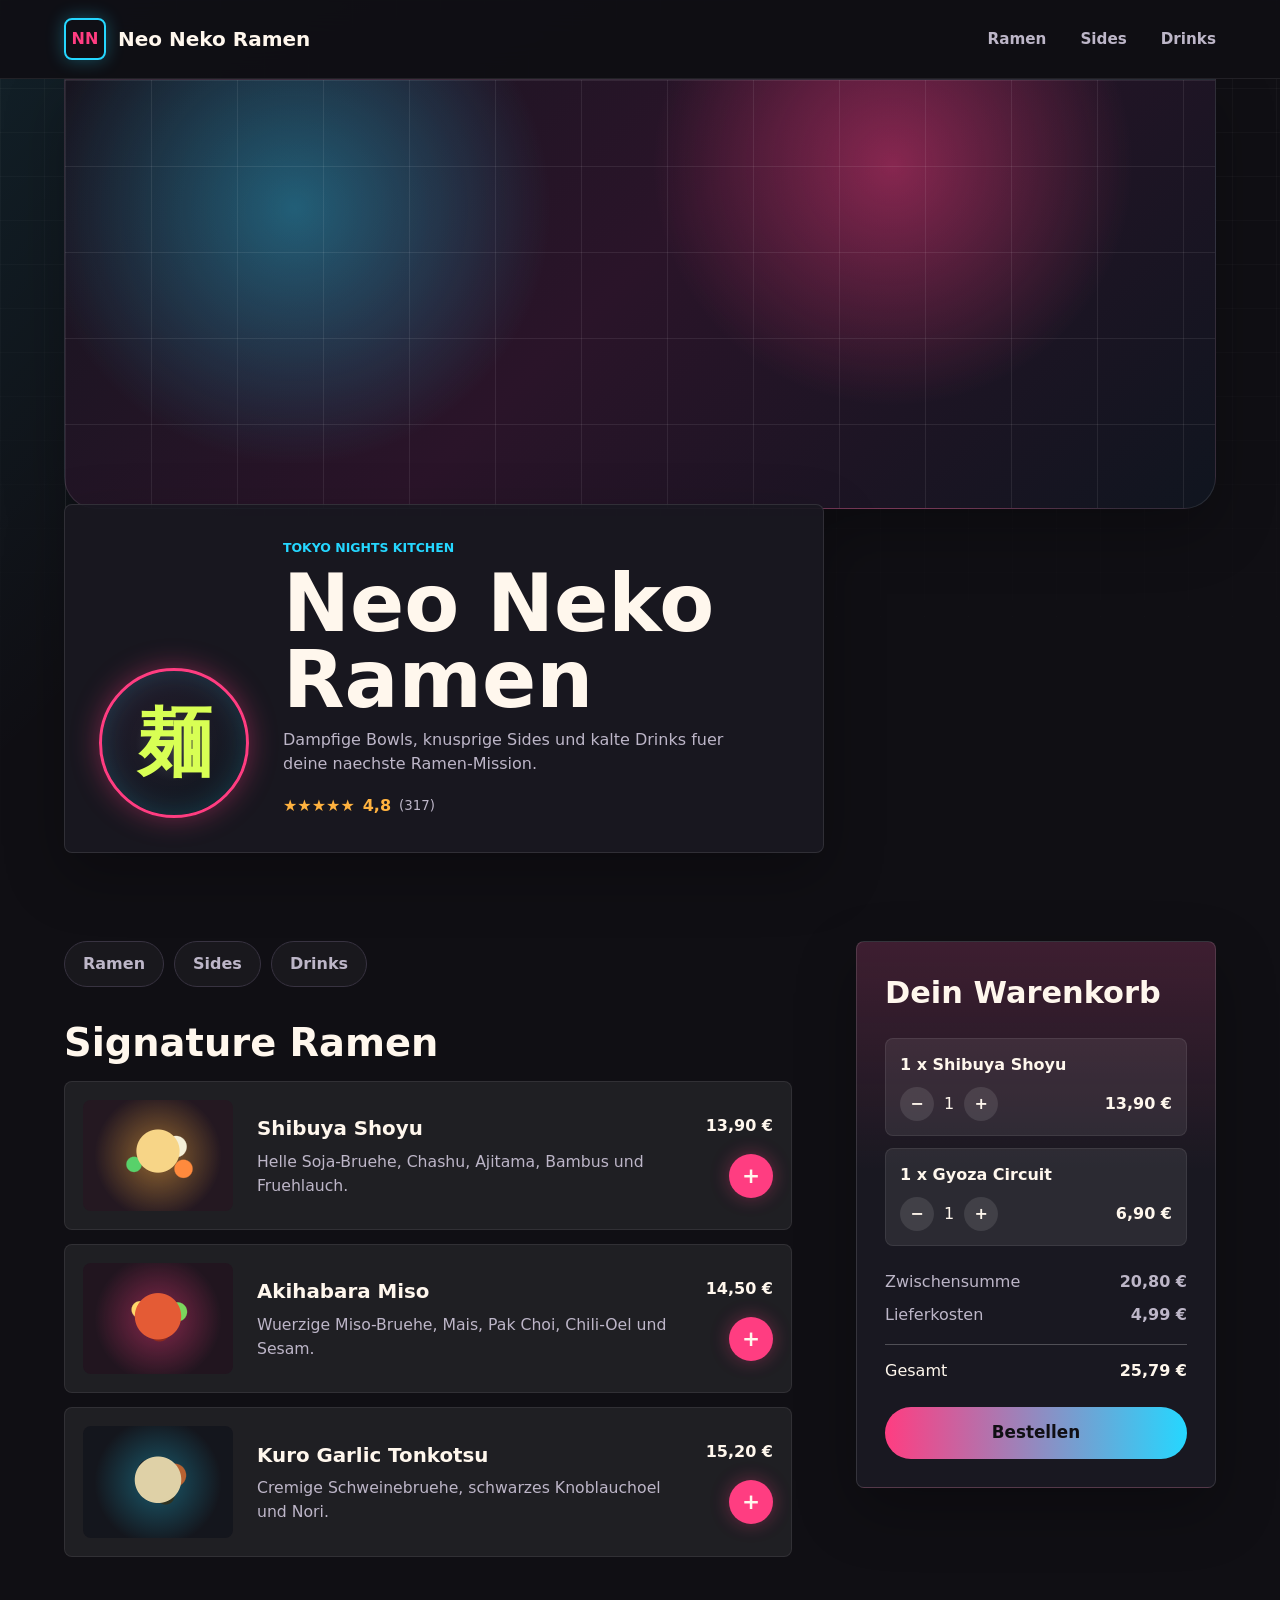
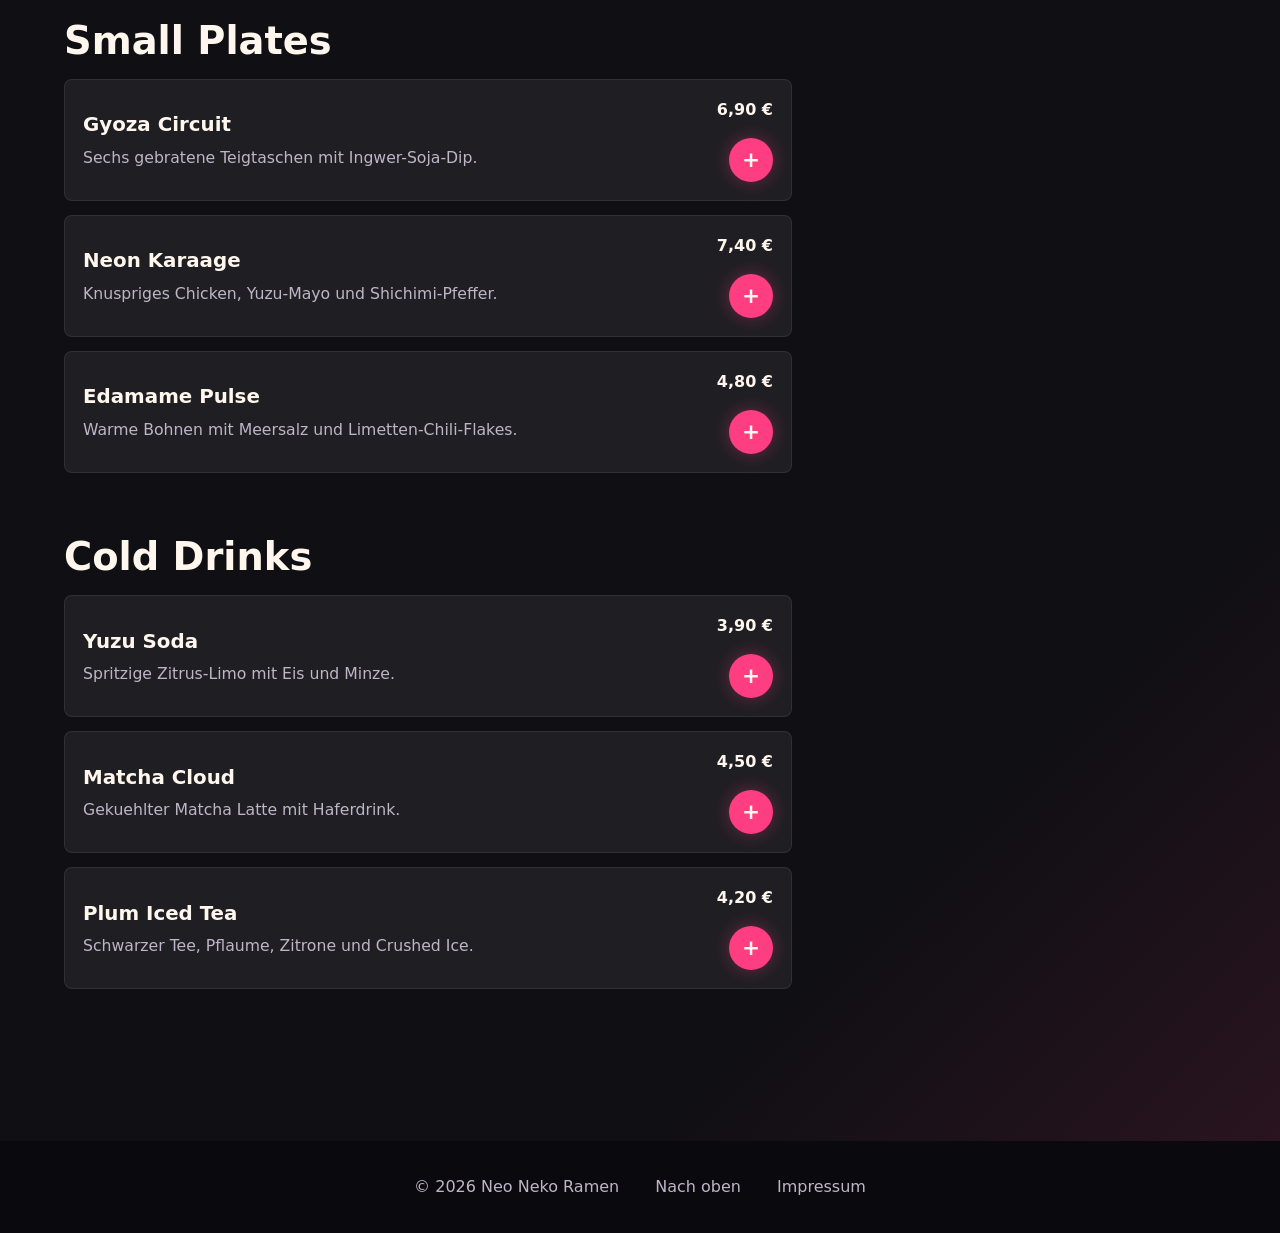
==== index.html @ e3bddb75 "basics" ====
<!DOCTYPE html>
<html lang="de">
  <head>
    <meta charset="UTF-8">
    <meta name="viewport" content="width=device-width, initial-scale=1.0">
    <meta
      name="description"
      content="Bestellseite fuer ein Neo Tokyo Ramen Restaurant."
    >
    <title>Neo Neko Ramen</title>
    <link rel="stylesheet" href="./style.css">
  </head>
  <body>
    <header class="site-header">
      <a class="brand" href="#top" aria-label="Neo Neko Ramen Startseite">
        <span class="brand-mark">NN</span>
        <span class="brand-name">Neo Neko Ramen</span>
      </a>

      <nav class="main-nav" aria-label="Hauptnavigation">
        <a href="#ramen">Ramen</a>
        <a href="#sides">Sides</a>
        <a href="#drinks">Drinks</a>
      </nav>

      <button class="menu-button" type="button" aria-label="Menue oeffnen">
        <span></span>
        <span></span>
        <span></span>
      </button>
    </header>

    <main id="top">
      <section class="hero" aria-labelledby="restaurant-title">
        <div class="hero-visual" aria-hidden="true">
          <div class="neon-grid"></div>
        </div>

        <div class="restaurant-card">
          <div class="restaurant-logo" aria-hidden="true">
            <span>麺</span>
          </div>
          <div class="restaurant-info">
            <p class="kicker">Tokyo Nights Kitchen</p>
            <h1 id="restaurant-title">Neo Neko Ramen</h1>
            <p>
              Dampfige Bowls, knusprige Sides und kalte Drinks fuer deine
              naechste Ramen-Mission.
            </p>
            <div class="rating" aria-label="Bewertung 4,8 von 5 Sternen">
              <span aria-hidden="true">★★★★★</span>
              <strong>4,8</strong>
              <small>(317)</small>
            </div>
          </div>
        </div>
      </section>

      <div class="page-layout">
        <section class="menu-content" aria-label="Speisekarte">
          <div class="category-tabs" aria-label="Kategorien">
            <a href="#ramen">Ramen</a>
            <a href="#sides">Sides</a>
            <a href="#drinks">Drinks</a>
          </div>

          <section class="menu-category" id="ramen" aria-labelledby="ramen-title">
            <h2 id="ramen-title">Signature Ramen</h2>

            <article class="dish-card">
              <div class="dish-image ramen-glow" aria-hidden="true"></div>
              <div class="dish-copy">
                <h3>Shibuya Shoyu</h3>
                <p>Helle Soja-Bruehe, Chashu, Ajitama, Bambus und Fruehlauch.</p>
              </div>
              <div class="dish-action">
                <strong>13,90 €</strong>
                <button type="button" aria-label="Shibuya Shoyu hinzufuegen">+</button>
              </div>
            </article>

            <article class="dish-card">
              <div class="dish-image spicy-glow" aria-hidden="true"></div>
              <div class="dish-copy">
                <h3>Akihabara Miso</h3>
                <p>Wuerzige Miso-Bruehe, Mais, Pak Choi, Chili-Oel und Sesam.</p>
              </div>
              <div class="dish-action">
                <strong>14,50 €</strong>
                <button type="button" aria-label="Akihabara Miso hinzufuegen">+</button>
              </div>
            </article>

            <article class="dish-card">
              <div class="dish-image black-glow" aria-hidden="true"></div>
              <div class="dish-copy">
                <h3>Kuro Garlic Tonkotsu</h3>
                <p>Cremige Schweinebruehe, schwarzes Knoblauchoel und Nori.</p>
              </div>
              <div class="dish-action">
                <strong>15,20 €</strong>
                <button type="button" aria-label="Kuro Garlic Tonkotsu hinzufuegen">+</button>
              </div>
            </article>
          </section>

          <section class="menu-category" id="sides" aria-labelledby="sides-title">
            <h2 id="sides-title">Small Plates</h2>

            <article class="dish-card compact-card">
              <div class="dish-copy">
                <h3>Gyoza Circuit</h3>
                <p>Sechs gebratene Teigtaschen mit Ingwer-Soja-Dip.</p>
              </div>
              <div class="dish-action">
                <strong>6,90 €</strong>
                <button type="button" aria-label="Gyoza Circuit hinzufuegen">+</button>
              </div>
            </article>

            <article class="dish-card compact-card">
              <div class="dish-copy">
                <h3>Neon Karaage</h3>
                <p>Knuspriges Chicken, Yuzu-Mayo und Shichimi-Pfeffer.</p>
              </div>
              <div class="dish-action">
                <strong>7,40 €</strong>
                <button type="button" aria-label="Neon Karaage hinzufuegen">+</button>
              </div>
            </article>

            <article class="dish-card compact-card">
              <div class="dish-copy">
                <h3>Edamame Pulse</h3>
                <p>Warme Bohnen mit Meersalz und Limetten-Chili-Flakes.</p>
              </div>
              <div class="dish-action">
                <strong>4,80 €</strong>
                <button type="button" aria-label="Edamame Pulse hinzufuegen">+</button>
              </div>
            </article>
          </section>

          <section class="menu-category" id="drinks" aria-labelledby="drinks-title">
            <h2 id="drinks-title">Cold Drinks</h2>

            <article class="dish-card compact-card">
              <div class="dish-copy">
                <h3>Yuzu Soda</h3>
                <p>Spritzige Zitrus-Limo mit Eis und Minze.</p>
              </div>
              <div class="dish-action">
                <strong>3,90 €</strong>
                <button type="button" aria-label="Yuzu Soda hinzufuegen">+</button>
              </div>
            </article>

            <article class="dish-card compact-card">
              <div class="dish-copy">
                <h3>Matcha Cloud</h3>
                <p>Gekuehlter Matcha Latte mit Haferdrink.</p>
              </div>
              <div class="dish-action">
                <strong>4,50 €</strong>
                <button type="button" aria-label="Matcha Cloud hinzufuegen">+</button>
              </div>
            </article>

            <article class="dish-card compact-card">
              <div class="dish-copy">
                <h3>Plum Iced Tea</h3>
                <p>Schwarzer Tee, Pflaume, Zitrone und Crushed Ice.</p>
              </div>
              <div class="dish-action">
                <strong>4,20 €</strong>
                <button type="button" aria-label="Plum Iced Tea hinzufuegen">+</button>
              </div>
            </article>
          </section>
        </section>

        <aside class="basket" aria-labelledby="basket-title">
          <h2 id="basket-title">Dein Warenkorb</h2>

          <div class="basket-items">
            <article class="basket-item">
              <strong>1 x Shibuya Shoyu</strong>
              <div class="basket-item-row">
                <button type="button" aria-label="Shibuya Shoyu entfernen">−</button>
                <span>1</span>
                <button type="button" aria-label="Shibuya Shoyu erhoehen">+</button>
                <span>13,90 €</span>
              </div>
            </article>

            <article class="basket-item">
              <strong>1 x Gyoza Circuit</strong>
              <div class="basket-item-row">
                <button type="button" aria-label="Gyoza Circuit entfernen">−</button>
                <span>1</span>
                <button type="button" aria-label="Gyoza Circuit erhoehen">+</button>
                <span>6,90 €</span>
              </div>
            </article>
          </div>

          <div class="basket-summary">
            <div>
              <span>Zwischensumme</span>
              <strong>20,80 €</strong>
            </div>
            <div>
              <span>Lieferkosten</span>
              <strong>4,99 €</strong>
            </div>
            <div class="summary-total">
              <span>Gesamt</span>
              <strong>25,79 €</strong>
            </div>
          </div>

          <button class="checkout-button" type="button">Bestellen</button>
        </aside>
      </div>
    </main>

    <footer class="site-footer">
      <p>© 2026 Neo Neko Ramen</p>
      <a href="#top">Nach oben</a>
      <a href="#">Impressum</a>
    </footer>

    <script src="./script.js" defer></script>
  </body>
</html>
---- style.css ----
@import url("./style/assets.css");
@import url("./style/basket.css");

:root {
  --bg: #100f14;
  --surface: #191821;
  --surface-soft: #22202b;
  --text: #fff7ed;
  --muted: #bdb6c8;
  --line: #383341;
  --pink: #ff3d81;
  --cyan: #25d7ff;
  --lime: #d8ff54;
  --amber: #ffb23f;
  --shadow: 0 22px 60px rgba(0, 0, 0, 0.28);
  --content-width: 1440px;
}

* {
  box-sizing: border-box;
}

html {
  scroll-behavior: smooth;
}

body {
  min-width: 320px;
  margin: 0;
  color: var(--text);
  background:
    linear-gradient(135deg, rgba(37, 215, 255, 0.09), transparent 34rem),
    linear-gradient(315deg, rgba(255, 61, 129, 0.12), transparent 32rem),
    var(--bg);
  font-family:
    Inter, ui-sans-serif, system-ui, -apple-system, BlinkMacSystemFont, "Segoe UI",
    sans-serif;
  line-height: 1.5;
}

body::before {
  position: fixed;
  inset: 0;
  z-index: -1;
  pointer-events: none;
  content: "";
  background-image:
    linear-gradient(rgba(255, 255, 255, 0.035) 1px, transparent 1px),
    linear-gradient(90deg, rgba(255, 255, 255, 0.035) 1px, transparent 1px);
  background-size: 44px 44px;
  mask-image: linear-gradient(to bottom, #000, transparent 80%);
}

a {
  color: inherit;
  text-decoration: none;
}

button {
  min-height: 44px;
  border: 0;
  border-radius: 999px;
  color: inherit;
  font: inherit;
  cursor: pointer;
}

button:focus-visible,
a:focus-visible {
  outline: 3px solid var(--lime);
  outline-offset: 4px;
}

.site-header {
  position: sticky;
  top: 0;
  z-index: 10;
  display: flex;
  align-items: center;
  justify-content: space-between;
  width: 100%;
  max-width: var(--content-width);
  margin: 0 auto;
  padding: 18px clamp(16px, 5vw, 64px);
  background: rgba(16, 15, 20, 0.92);
  border-bottom: 1px solid rgba(255, 255, 255, 0.08);
  backdrop-filter: blur(18px);
}

.brand {
  display: inline-flex;
  align-items: center;
  gap: 12px;
  min-width: 0;
  font-weight: 800;
}

.brand-mark {
  display: grid;
  flex: 0 0 auto;
  width: 42px;
  height: 42px;
  place-items: center;
  border: 2px solid var(--cyan);
  border-radius: 8px;
  color: var(--pink);
  box-shadow: 0 0 18px rgba(37, 215, 255, 0.32);
}

.brand-name {
  font-size: clamp(1rem, 3vw, 1.25rem);
  line-height: 1.1;
}

.main-nav {
  display: flex;
  align-items: center;
  gap: clamp(14px, 3vw, 34px);
  color: var(--muted);
  font-size: 0.95rem;
  font-weight: 700;
}

.main-nav a:hover {
  color: var(--text);
}

.menu-button {
  display: none;
  width: 46px;
  background: var(--surface-soft);
}

.menu-button span {
  display: block;
  width: 21px;
  height: 2px;
  margin: 4px auto;
  background: var(--text);
  border-radius: 99px;
}

main {
  max-width: var(--content-width);
  margin: 0 auto;
}

.hero {
  position: relative;
  min-height: clamp(360px, 46vw, 540px);
  padding: clamp(64px, 9vw, 120px) clamp(16px, 5vw, 64px) 0;
}

.hero-visual {
  position: absolute;
  inset: 0 clamp(16px, 5vw, 64px) auto;
  min-height: clamp(260px, 38vw, 430px);
  border: 1px solid rgba(255, 255, 255, 0.1);
  border-radius: 0 0 32px 32px;
  background:
    radial-gradient(circle at 72% 20%, rgba(255, 61, 129, 0.45), transparent 15rem),
    radial-gradient(circle at 20% 30%, rgba(37, 215, 255, 0.38), transparent 16rem),
    linear-gradient(135deg, #171520, #2a1429 48%, #10151f);
  box-shadow: var(--shadow);
}

.neon-grid {
  position: absolute;
  inset: 0;
  background-image:
    linear-gradient(rgba(255, 255, 255, 0.08) 1px, transparent 1px),
    linear-gradient(90deg, rgba(255, 255, 255, 0.08) 1px, transparent 1px);
  background-size: clamp(42px, 7vw, 86px) clamp(42px, 7vw, 86px);
}

.restaurant-card {
  position: relative;
  display: grid;
  grid-template-columns: auto minmax(0, 1fr);
  align-items: end;
  gap: clamp(18px, 4vw, 34px);
  max-width: 760px;
  margin-top: clamp(190px, 28vw, 310px);
  padding: clamp(18px, 4vw, 34px);
  background: rgba(25, 24, 33, 0.92);
  border: 1px solid rgba(255, 255, 255, 0.1);
  border-radius: 8px;
  box-shadow: var(--shadow);
}

.restaurant-logo {
  display: grid;
  width: clamp(88px, 17vw, 150px);
  aspect-ratio: 1;
  place-items: center;
  border: 3px solid var(--pink);
  border-radius: 50%;
  background:
    radial-gradient(circle, rgba(255, 255, 255, 0.16), transparent 38%),
    linear-gradient(145deg, #241c2b, #111820);
  box-shadow:
    0 0 28px rgba(255, 61, 129, 0.4),
    inset 0 0 28px rgba(37, 215, 255, 0.18);
}

.restaurant-logo span {
  color: var(--lime);
  font-size: clamp(2.4rem, 8vw, 4.7rem);
  font-weight: 900;
}

.kicker {
  margin: 0 0 8px;
  color: var(--cyan);
  font-size: 0.78rem;
  font-weight: 900;
  text-transform: uppercase;
}

h1,
h2,
h3,
p {
  margin-top: 0;
}

h1 {
  max-width: 11ch;
  margin-bottom: 10px;
  font-size: clamp(2.25rem, 8vw, 5rem);
  line-height: 0.95;
}

.restaurant-info p:not(.kicker) {
  max-width: 48ch;
  margin-bottom: 18px;
  color: var(--muted);
}

.rating {
  display: inline-flex;
  flex-wrap: wrap;
  align-items: center;
  gap: 8px;
  color: var(--amber);
}

.rating small {
  color: var(--muted);
}

.page-layout {
  display: grid;
  grid-template-columns: minmax(0, 1fr) minmax(280px, 360px);
  gap: clamp(24px, 5vw, 72px);
  align-items: start;
  padding: clamp(42px, 7vw, 88px) clamp(16px, 5vw, 64px);
}

.menu-content {
  min-width: 0;
}

.category-tabs {
  display: flex;
  flex-wrap: wrap;
  gap: 10px;
  margin-bottom: 36px;
}

.category-tabs a {
  min-height: 42px;
  padding: 10px 18px;
  border: 1px solid var(--line);
  border-radius: 999px;
  color: var(--muted);
  background: rgba(255, 255, 255, 0.04);
  font-weight: 800;
}

.category-tabs a:hover {
  border-color: var(--cyan);
  color: var(--text);
}

.menu-category {
  scroll-margin-top: 100px;
  margin-bottom: clamp(36px, 6vw, 64px);
}

.menu-category h2 {
  margin-bottom: 18px;
  font-size: clamp(1.55rem, 5vw, 2.4rem);
  line-height: 1.05;
}

.dish-card {
  display: grid;
  grid-template-columns: minmax(92px, 150px) minmax(0, 1fr) auto;
  gap: clamp(14px, 3vw, 24px);
  align-items: center;
  margin-bottom: 14px;
  padding: clamp(12px, 2.6vw, 18px);
  background: rgba(255, 255, 255, 0.065);
  border: 1px solid rgba(255, 255, 255, 0.08);
  border-radius: 8px;
}

.dish-image {
  width: 100%;
  aspect-ratio: 1.35;
  border-radius: 8px;
}

.dish-copy {
  min-width: 0;
}

.dish-copy h3 {
  margin-bottom: 6px;
  font-size: clamp(1rem, 3.4vw, 1.24rem);
}

.dish-copy p {
  margin-bottom: 0;
  color: var(--muted);
  font-size: clamp(0.88rem, 2.8vw, 0.98rem);
}

.dish-action {
  display: grid;
  justify-items: end;
  gap: 16px;
  white-space: nowrap;
}

.dish-action button {
  display: grid;
  width: 44px;
  place-items: center;
  background: var(--pink);
  font-size: 1.35rem;
  font-weight: 900;
  box-shadow: 0 0 18px rgba(255, 61, 129, 0.34);
}

.compact-card {
  grid-template-columns: minmax(0, 1fr) auto;
}

.site-footer {
  display: flex;
  flex-wrap: wrap;
  justify-content: center;
  gap: 18px 36px;
  max-width: var(--content-width);
  margin: 0 auto;
  padding: 34px clamp(16px, 5vw, 64px);
  color: var(--muted);
  background: #0a090d;
}

.site-footer p {
  margin: 0;
}

@media (max-width: 900px) {
  .main-nav {
    display: none;
  }

  .menu-button {
    display: block;
  }

  .page-layout {
    grid-template-columns: 1fr;
  }
}

@media (max-width: 620px) {
  .site-header {
    padding-block: 14px;
  }

  .brand-name {
    max-width: 9ch;
  }

  .hero {
    min-height: auto;
    padding-top: 28px;
  }

  .hero-visual {
    position: relative;
    inset: auto;
    min-height: 210px;
    border-radius: 0 0 24px 24px;
  }

  .restaurant-card {
    grid-template-columns: 1fr;
    margin-top: -48px;
  }

  .dish-card,
  .compact-card {
    grid-template-columns: 1fr;
  }

  .dish-action {
    grid-template-columns: 1fr auto;
    align-items: center;
    justify-items: start;
  }
}
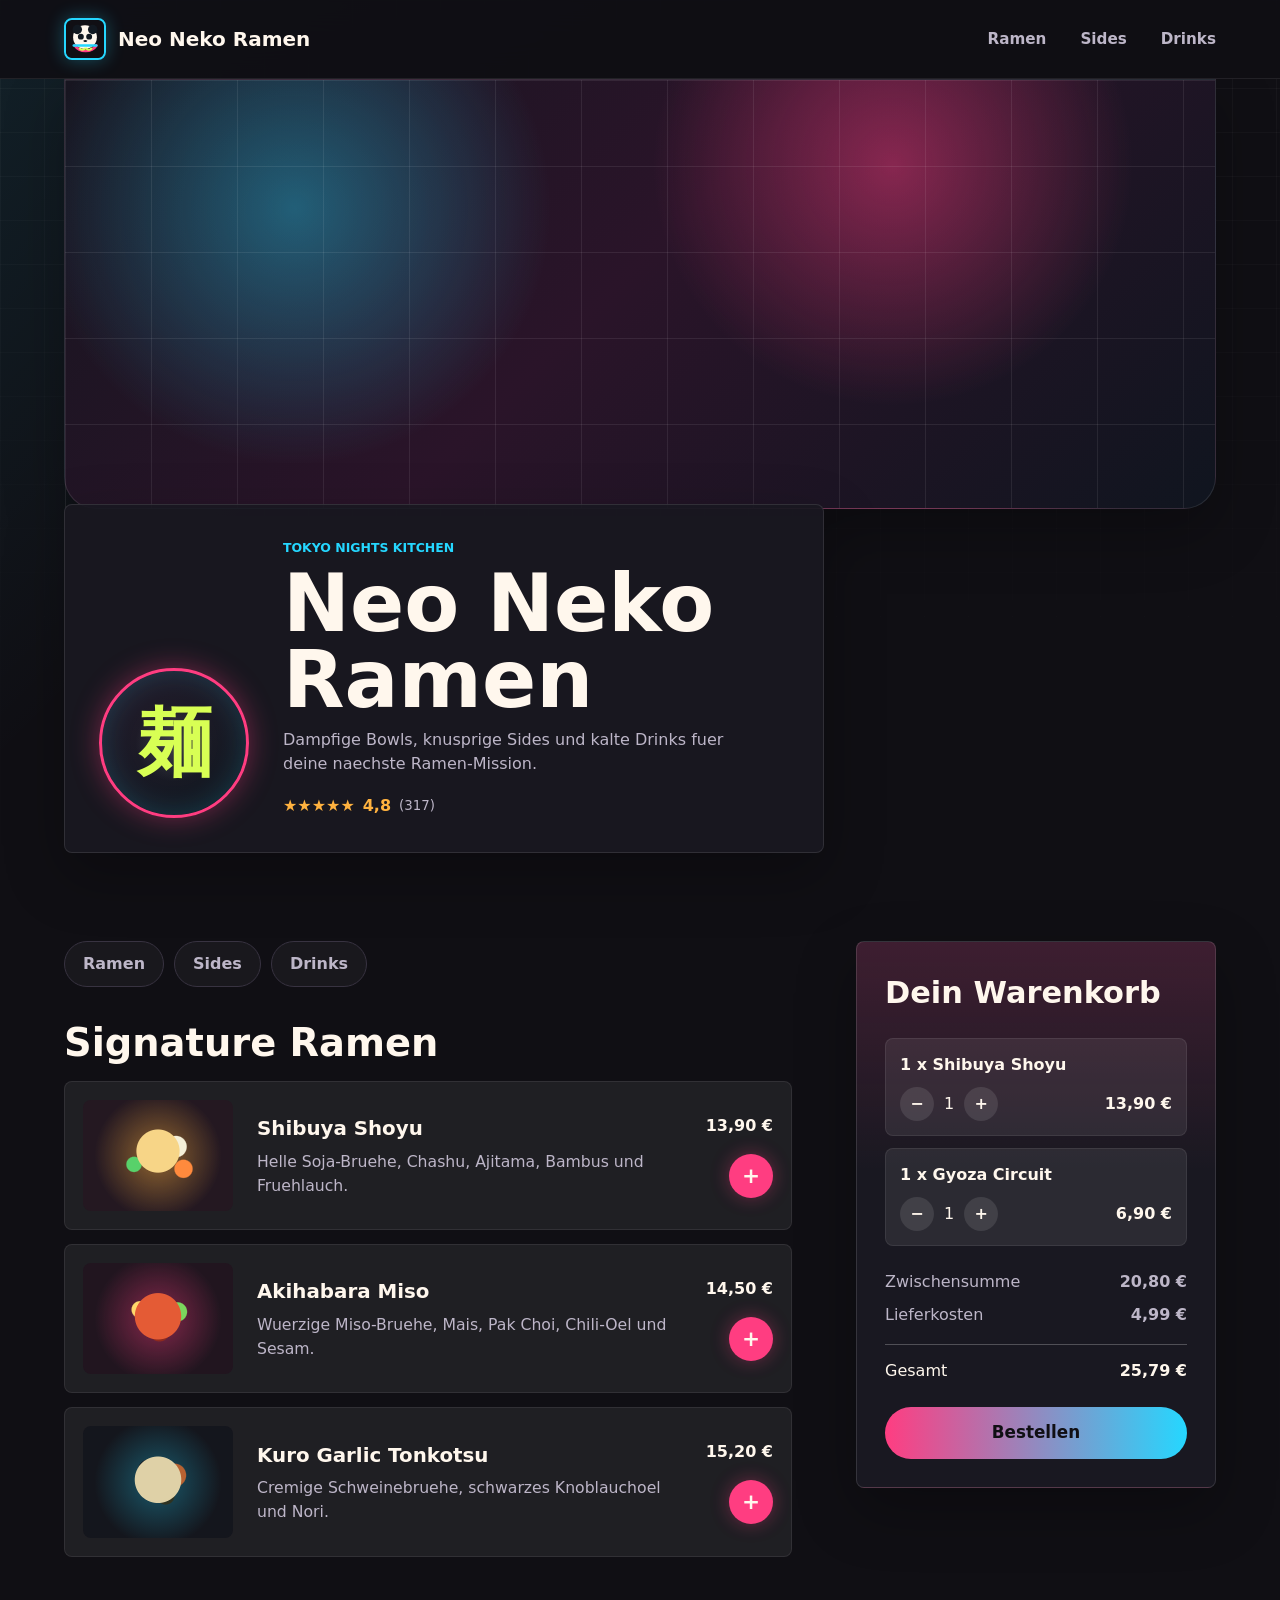
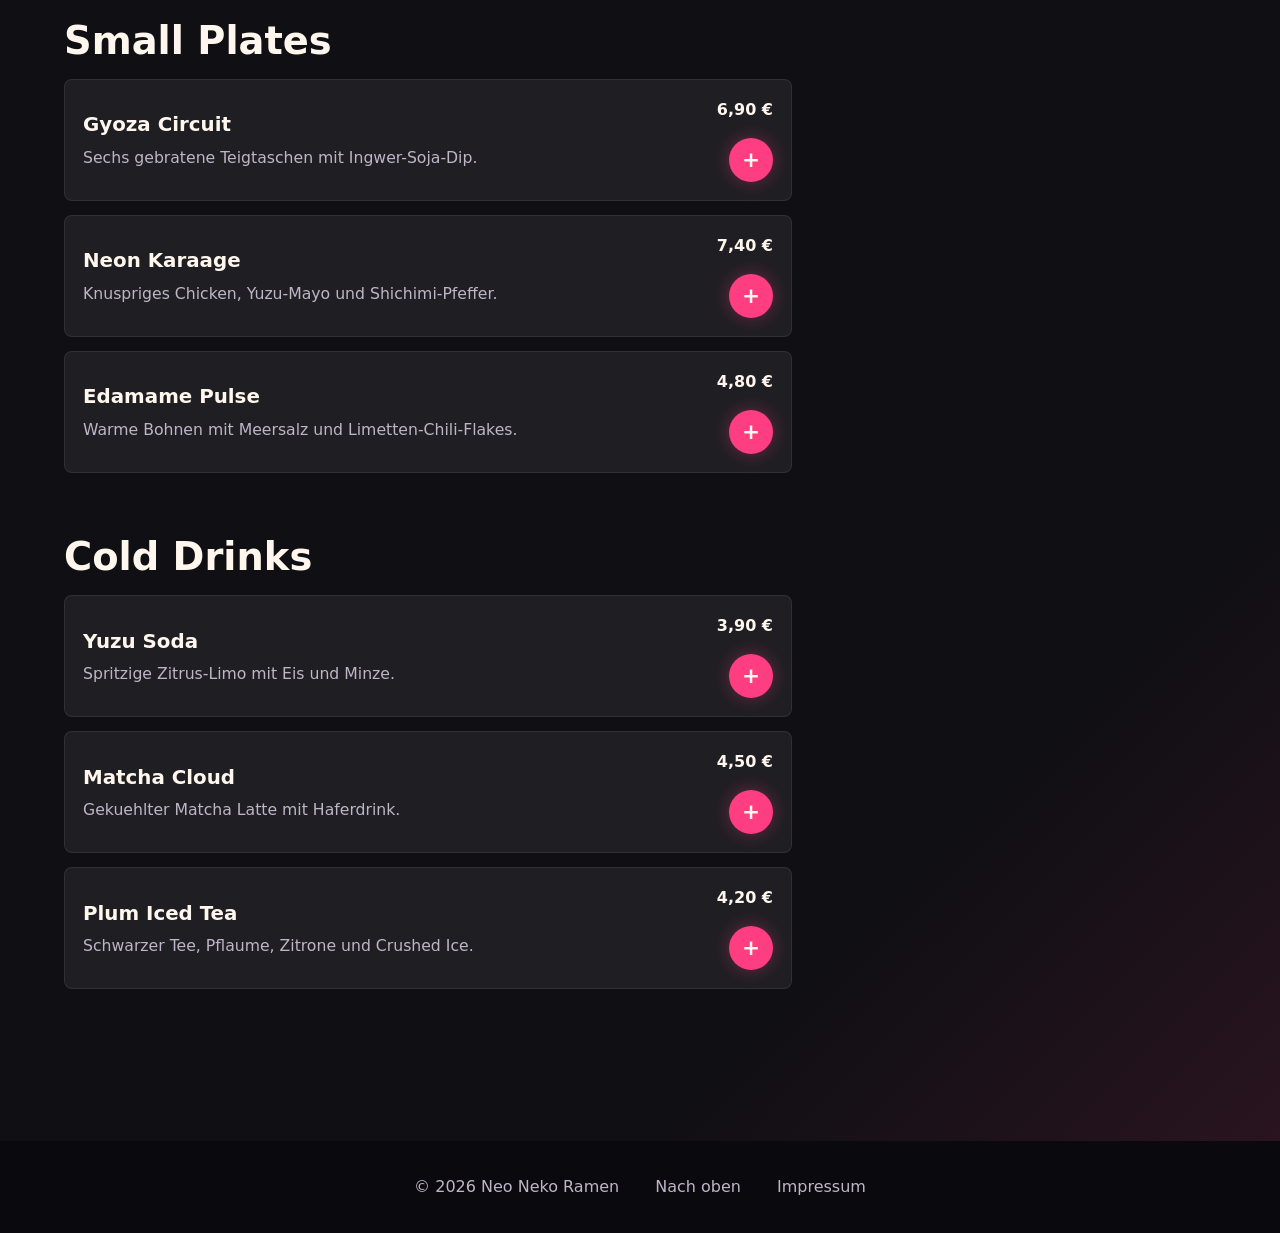
==== commit a98d3540: "assets" ====
--- a/index.html
+++ b/index.html
@@ -8,12 +8,19 @@
       content="Bestellseite fuer ein Neo Tokyo Ramen Restaurant."
     >
     <title>Neo Neko Ramen</title>
+    <link rel="icon" href="./assets/icons/favicon.svg" type="image/svg+xml">
     <link rel="stylesheet" href="./style.css">
   </head>
   <body>
     <header class="site-header">
       <a class="brand" href="#top" aria-label="Neo Neko Ramen Startseite">
-        <span class="brand-mark">NN</span>
+        <img
+          class="brand-logo"
+          src="./assets/icons/favicon.svg"
+          alt=""
+          width="42"
+          height="42"
+        >
         <span class="brand-name">Neo Neko Ramen</span>
       </a>
 
--- a/style.css
+++ b/style.css
@@ -95,15 +95,13 @@
   font-weight: 800;
 }
 
-.brand-mark {
+.brand-logo {
   display: grid;
   flex: 0 0 auto;
   width: 42px;
   height: 42px;
-  place-items: center;
   border: 2px solid var(--cyan);
   border-radius: 8px;
-  color: var(--pink);
   box-shadow: 0 0 18px rgba(37, 215, 255, 0.32);
 }
 
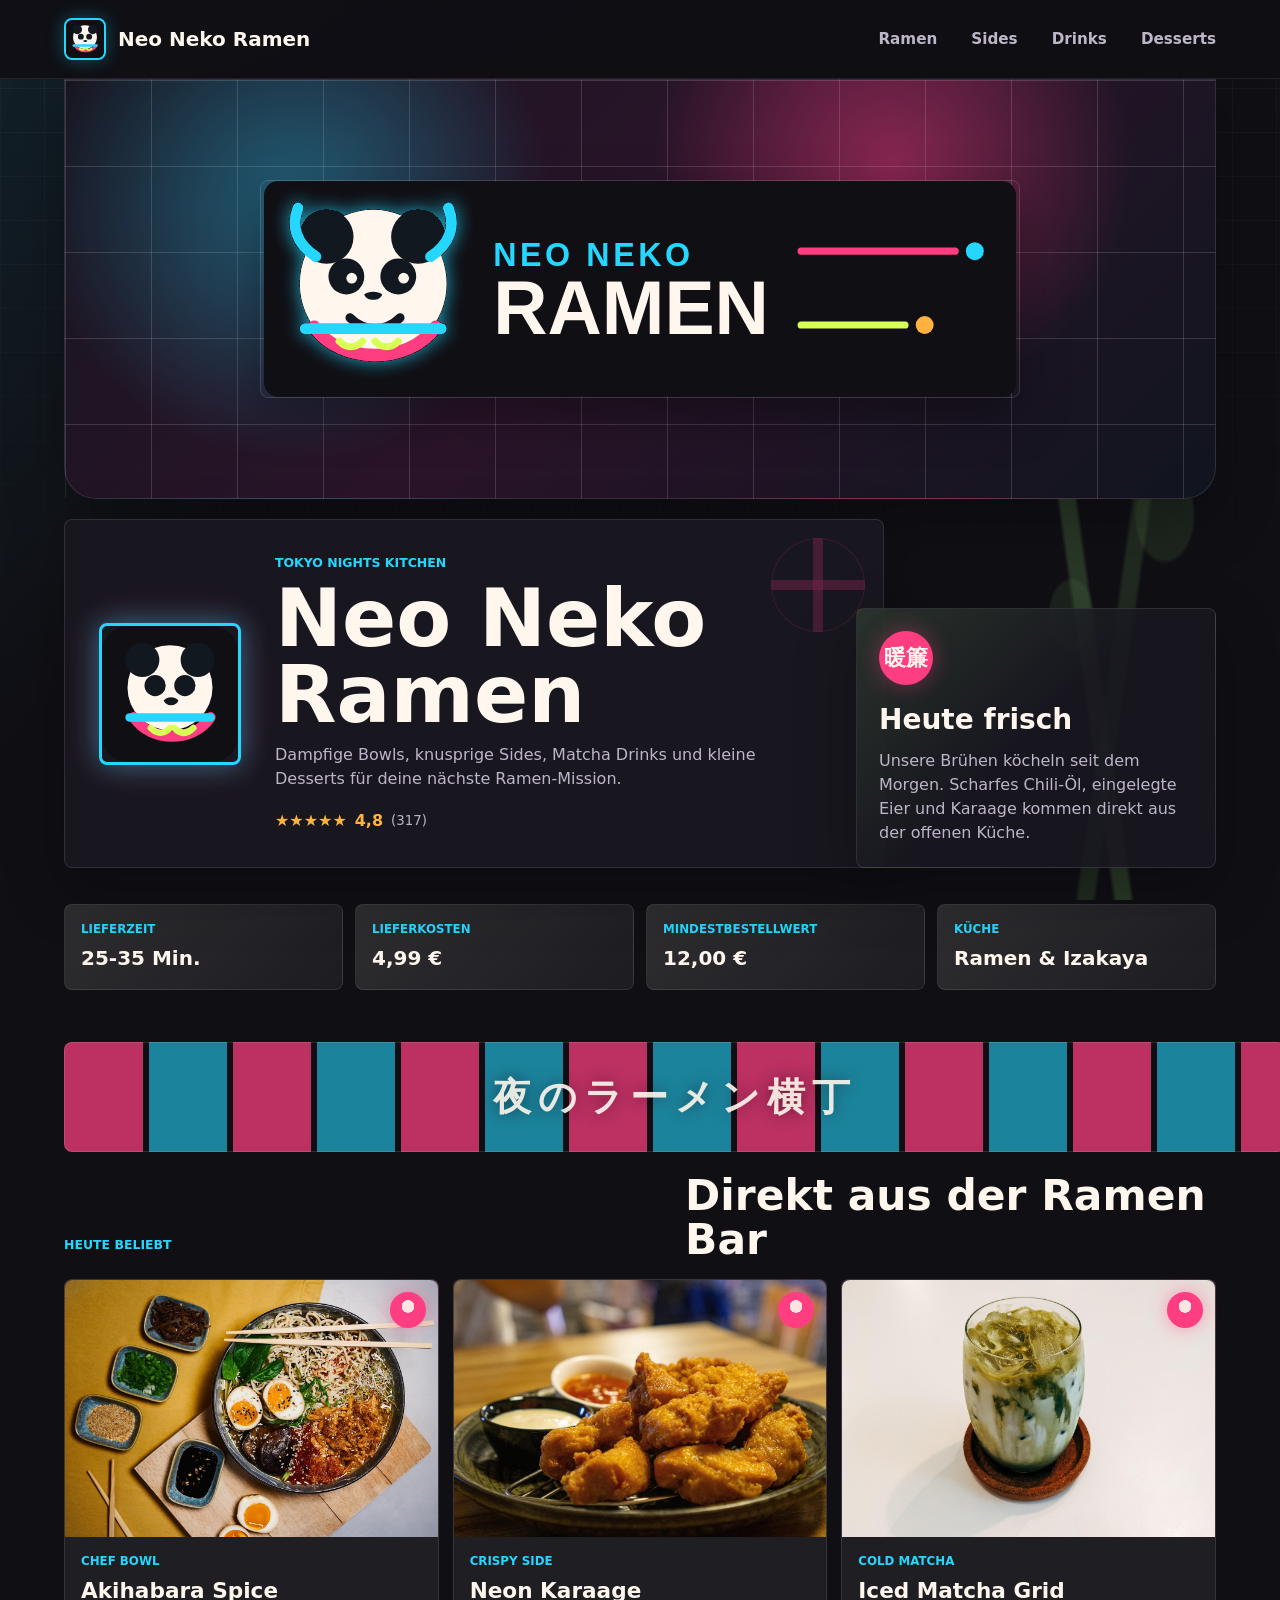
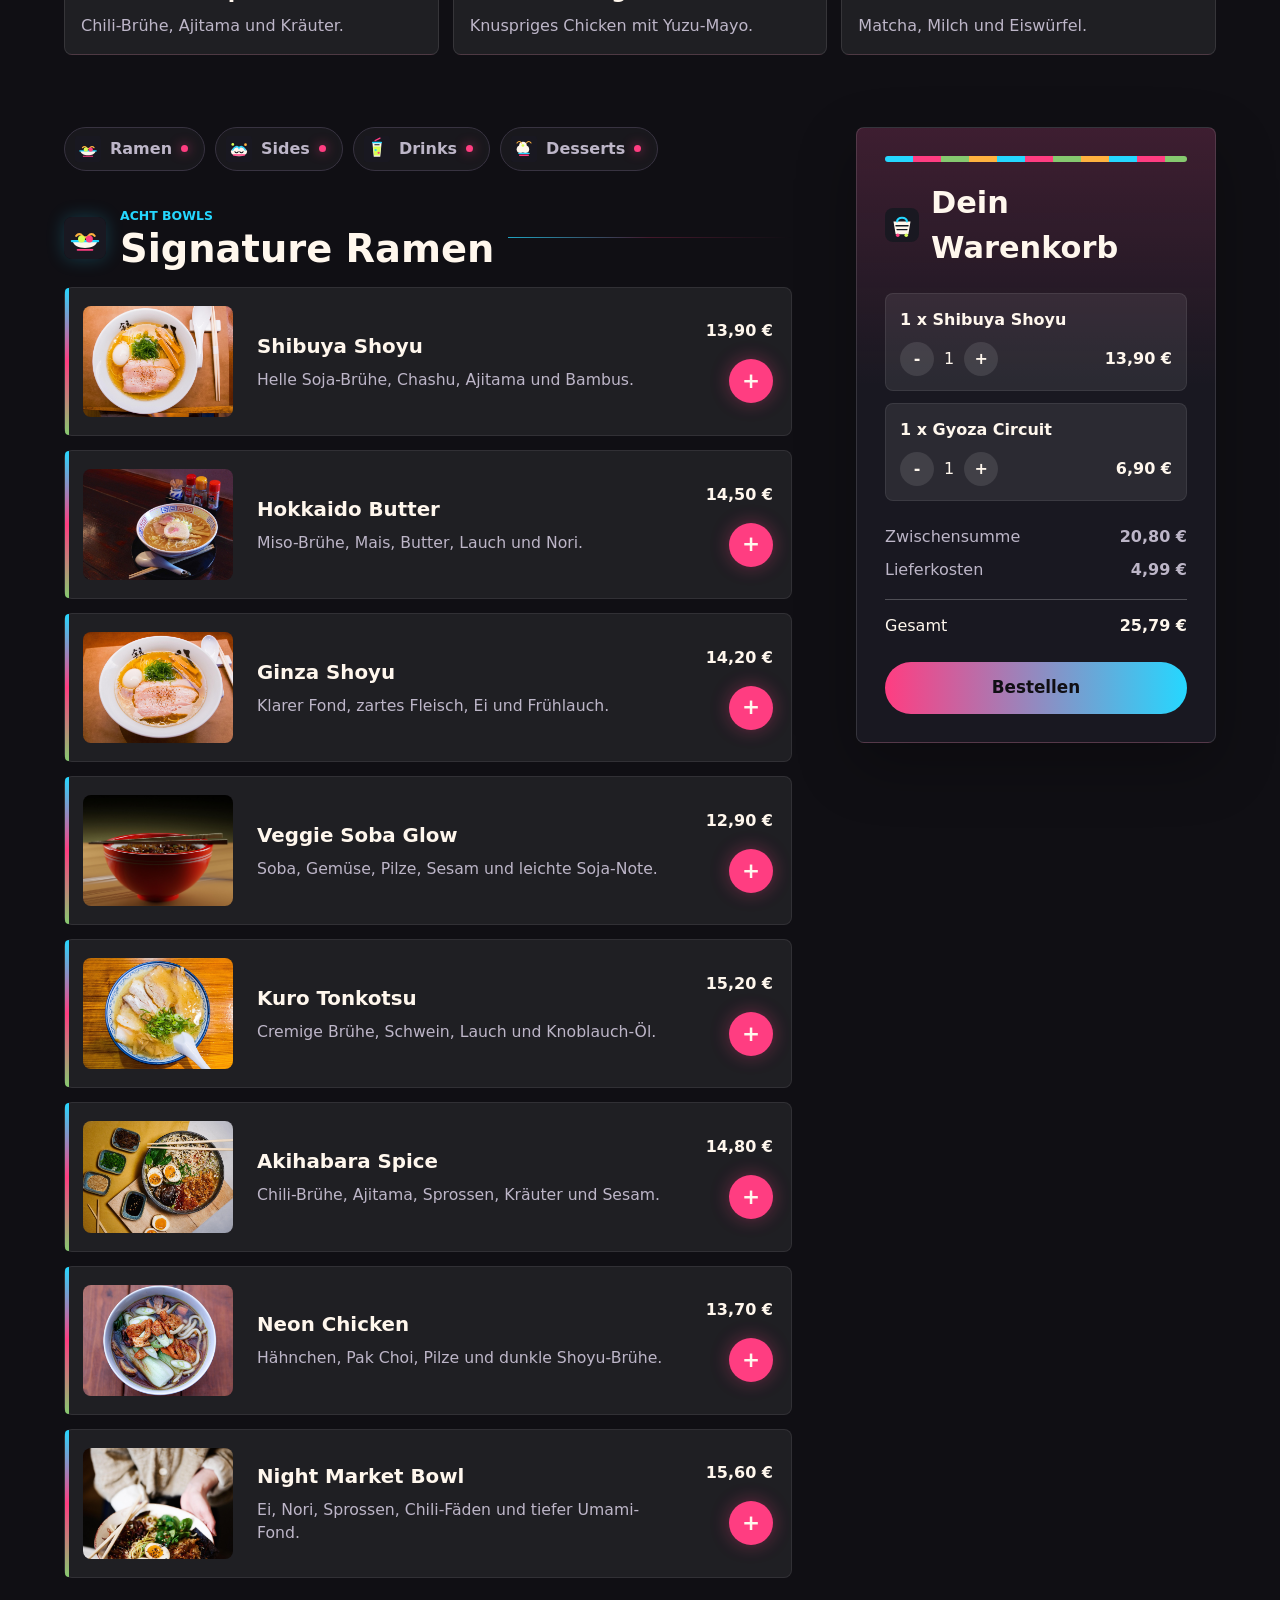
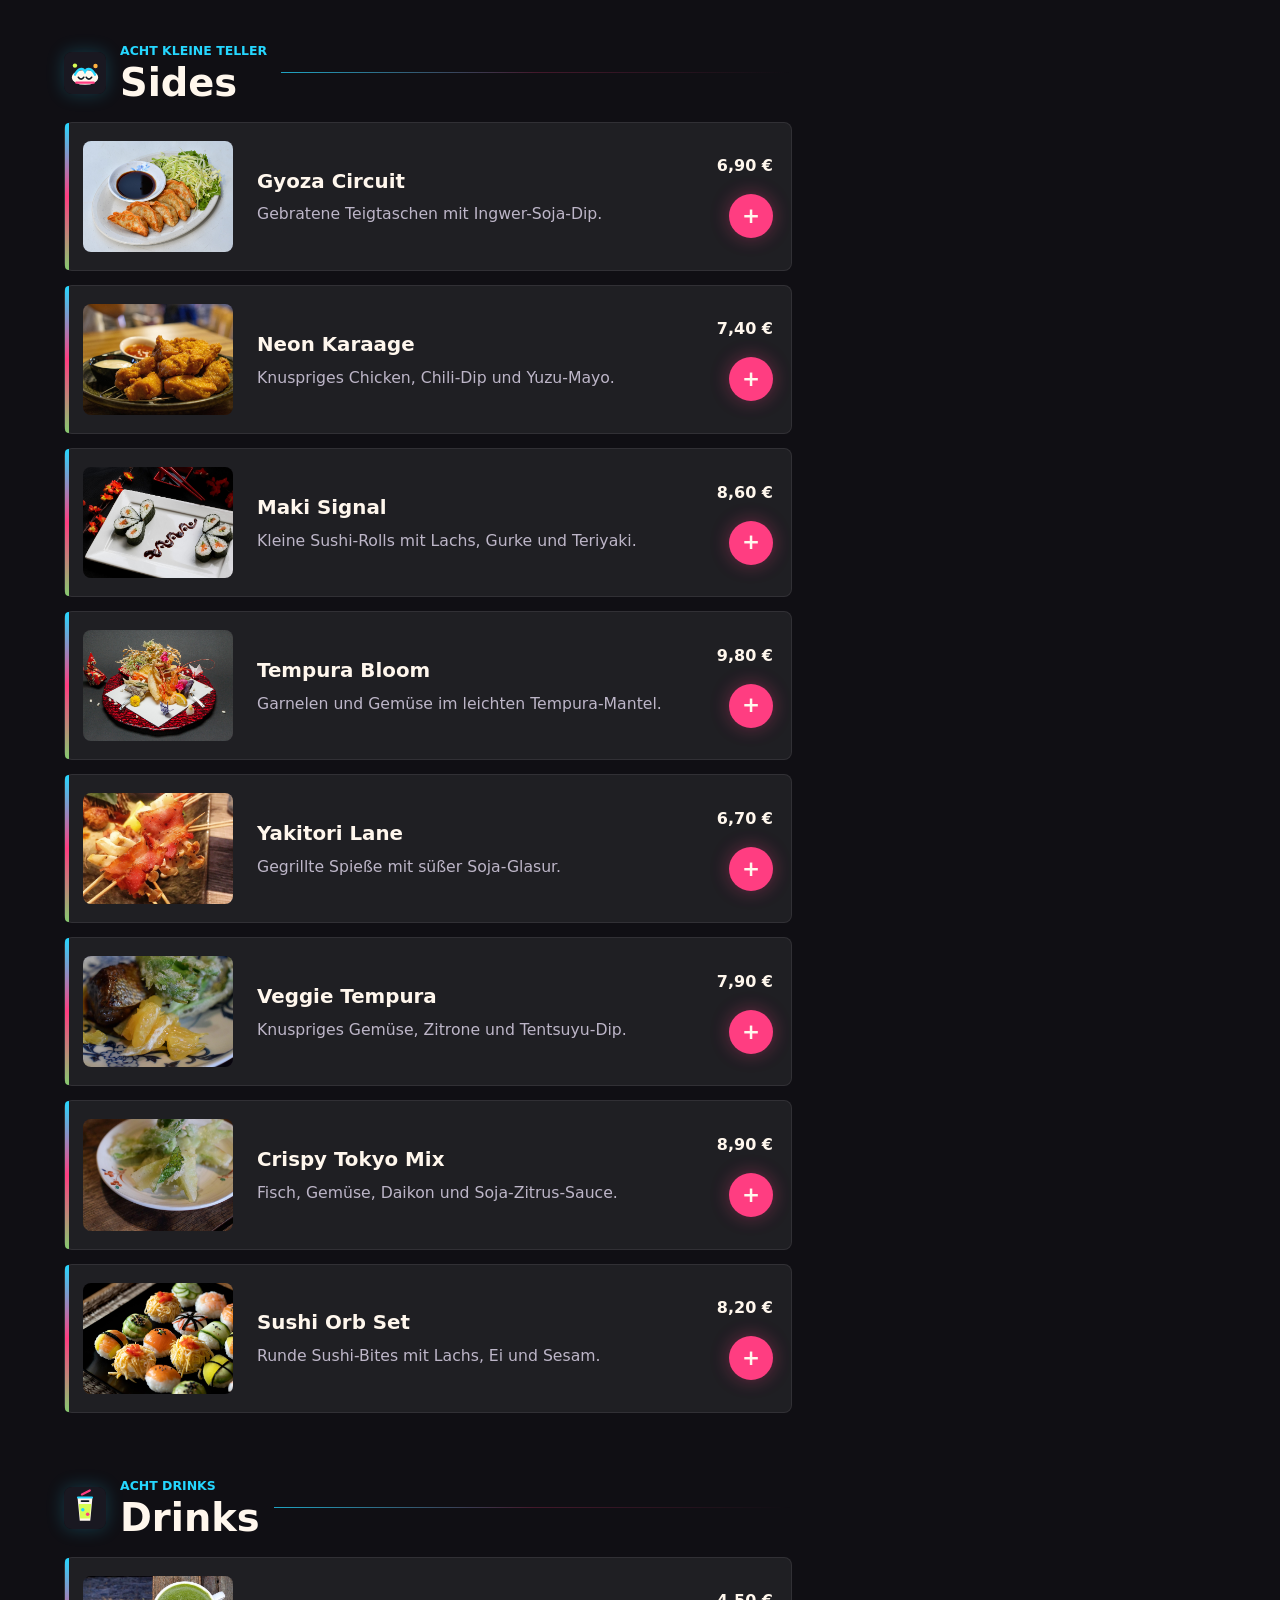
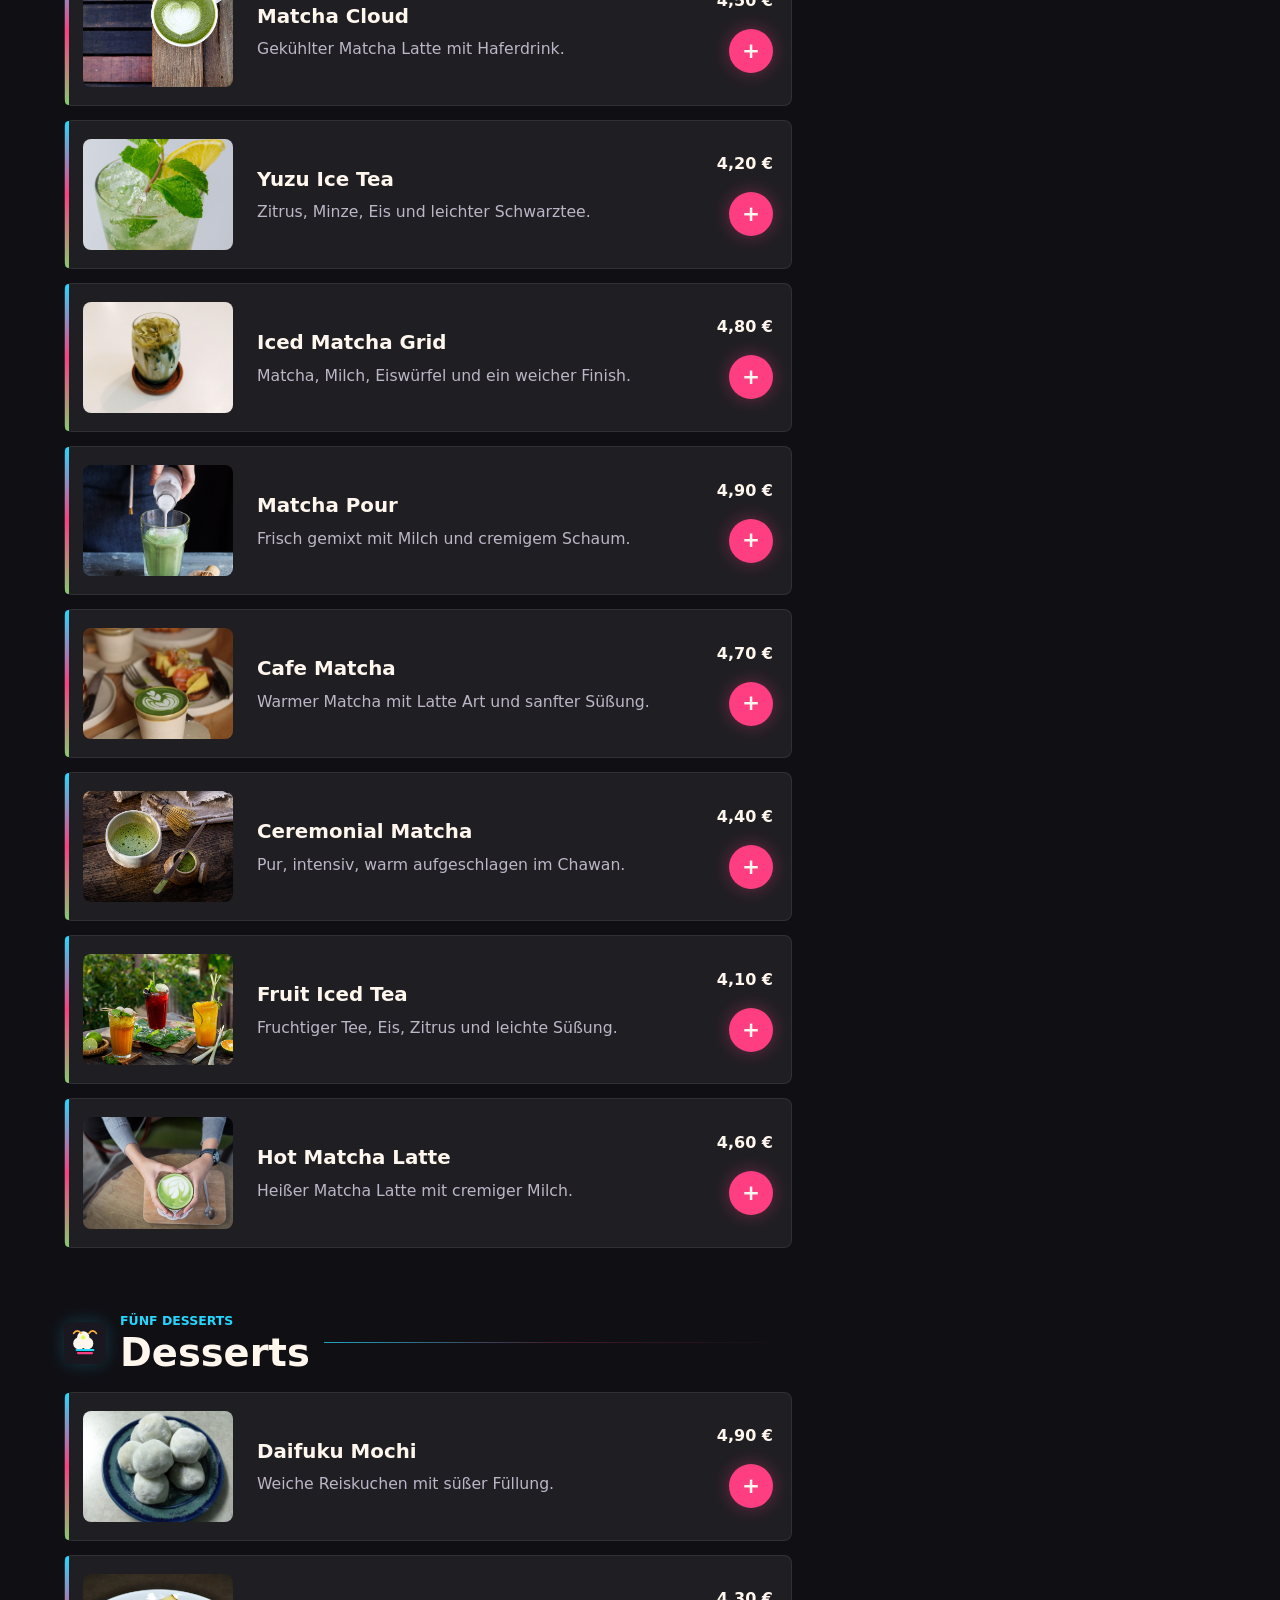
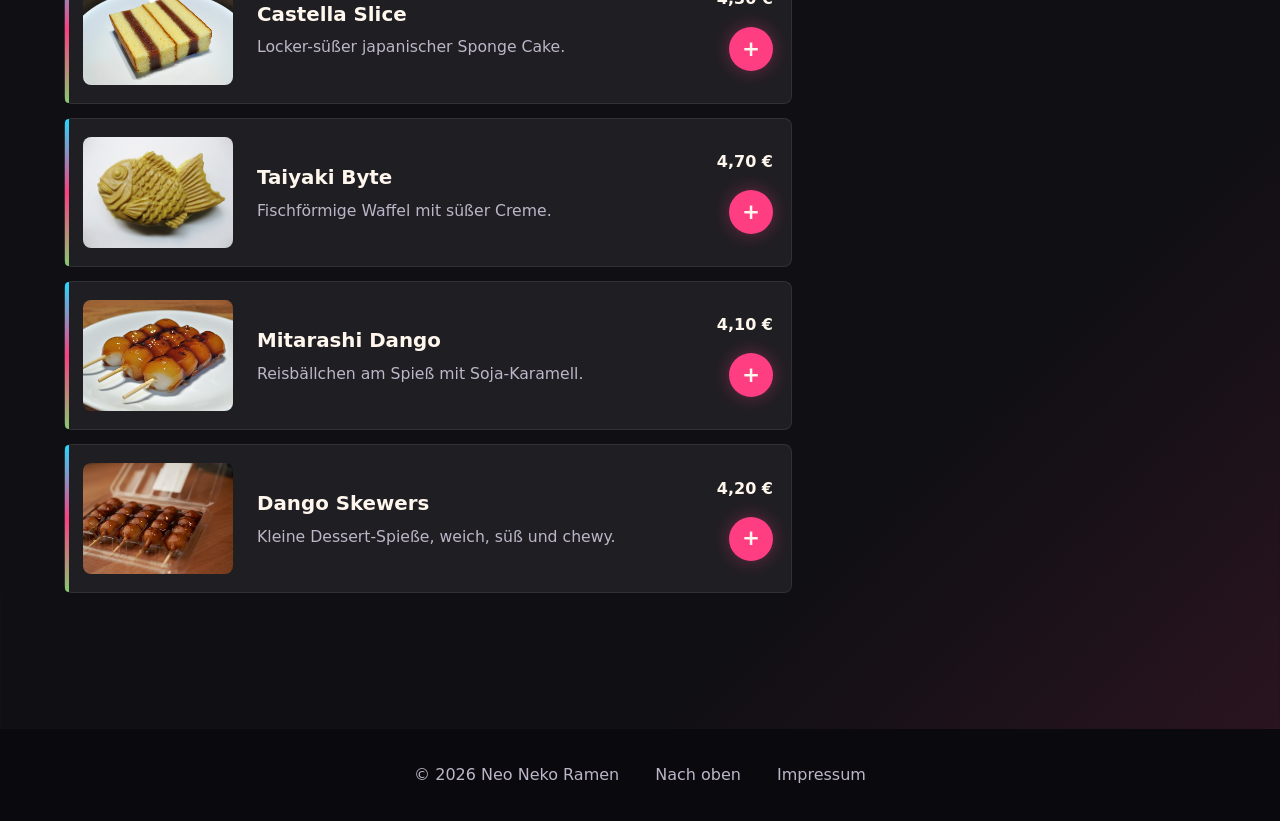
==== commit 31052430: "strucktur" ====
--- a/index.html
+++ b/index.html
@@ -5,238 +5,14 @@
     <meta name="viewport" content="width=device-width, initial-scale=1.0">
     <meta
       name="description"
-      content="Bestellseite fuer ein Neo Tokyo Ramen Restaurant."
+      content="Bestellseite für ein Neo Tokyo Ramen Restaurant."
     >
     <title>Neo Neko Ramen</title>
     <link rel="icon" href="./assets/icons/favicon.svg" type="image/svg+xml">
     <link rel="stylesheet" href="./style.css">
   </head>
   <body>
-    <header class="site-header">
-      <a class="brand" href="#top" aria-label="Neo Neko Ramen Startseite">
-        <img
-          class="brand-logo"
-          src="./assets/icons/favicon.svg"
-          alt=""
-          width="42"
-          height="42"
-        >
-        <span class="brand-name">Neo Neko Ramen</span>
-      </a>
-
-      <nav class="main-nav" aria-label="Hauptnavigation">
-        <a href="#ramen">Ramen</a>
-        <a href="#sides">Sides</a>
-        <a href="#drinks">Drinks</a>
-      </nav>
-
-      <button class="menu-button" type="button" aria-label="Menue oeffnen">
-        <span></span>
-        <span></span>
-        <span></span>
-      </button>
-    </header>
-
-    <main id="top">
-      <section class="hero" aria-labelledby="restaurant-title">
-        <div class="hero-visual" aria-hidden="true">
-          <div class="neon-grid"></div>
-        </div>
-
-        <div class="restaurant-card">
-          <div class="restaurant-logo" aria-hidden="true">
-            <span>麺</span>
-          </div>
-          <div class="restaurant-info">
-            <p class="kicker">Tokyo Nights Kitchen</p>
-            <h1 id="restaurant-title">Neo Neko Ramen</h1>
-            <p>
-              Dampfige Bowls, knusprige Sides und kalte Drinks fuer deine
-              naechste Ramen-Mission.
-            </p>
-            <div class="rating" aria-label="Bewertung 4,8 von 5 Sternen">
-              <span aria-hidden="true">★★★★★</span>
-              <strong>4,8</strong>
-              <small>(317)</small>
-            </div>
-          </div>
-        </div>
-      </section>
-
-      <div class="page-layout">
-        <section class="menu-content" aria-label="Speisekarte">
-          <div class="category-tabs" aria-label="Kategorien">
-            <a href="#ramen">Ramen</a>
-            <a href="#sides">Sides</a>
-            <a href="#drinks">Drinks</a>
-          </div>
-
-          <section class="menu-category" id="ramen" aria-labelledby="ramen-title">
-            <h2 id="ramen-title">Signature Ramen</h2>
-
-            <article class="dish-card">
-              <div class="dish-image ramen-glow" aria-hidden="true"></div>
-              <div class="dish-copy">
-                <h3>Shibuya Shoyu</h3>
-                <p>Helle Soja-Bruehe, Chashu, Ajitama, Bambus und Fruehlauch.</p>
-              </div>
-              <div class="dish-action">
-                <strong>13,90 €</strong>
-                <button type="button" aria-label="Shibuya Shoyu hinzufuegen">+</button>
-              </div>
-            </article>
-
-            <article class="dish-card">
-              <div class="dish-image spicy-glow" aria-hidden="true"></div>
-              <div class="dish-copy">
-                <h3>Akihabara Miso</h3>
-                <p>Wuerzige Miso-Bruehe, Mais, Pak Choi, Chili-Oel und Sesam.</p>
-              </div>
-              <div class="dish-action">
-                <strong>14,50 €</strong>
-                <button type="button" aria-label="Akihabara Miso hinzufuegen">+</button>
-              </div>
-            </article>
-
-            <article class="dish-card">
-              <div class="dish-image black-glow" aria-hidden="true"></div>
-              <div class="dish-copy">
-                <h3>Kuro Garlic Tonkotsu</h3>
-                <p>Cremige Schweinebruehe, schwarzes Knoblauchoel und Nori.</p>
-              </div>
-              <div class="dish-action">
-                <strong>15,20 €</strong>
-                <button type="button" aria-label="Kuro Garlic Tonkotsu hinzufuegen">+</button>
-              </div>
-            </article>
-          </section>
-
-          <section class="menu-category" id="sides" aria-labelledby="sides-title">
-            <h2 id="sides-title">Small Plates</h2>
-
-            <article class="dish-card compact-card">
-              <div class="dish-copy">
-                <h3>Gyoza Circuit</h3>
-                <p>Sechs gebratene Teigtaschen mit Ingwer-Soja-Dip.</p>
-              </div>
-              <div class="dish-action">
-                <strong>6,90 €</strong>
-                <button type="button" aria-label="Gyoza Circuit hinzufuegen">+</button>
-              </div>
-            </article>
-
-            <article class="dish-card compact-card">
-              <div class="dish-copy">
-                <h3>Neon Karaage</h3>
-                <p>Knuspriges Chicken, Yuzu-Mayo und Shichimi-Pfeffer.</p>
-              </div>
-              <div class="dish-action">
-                <strong>7,40 €</strong>
-                <button type="button" aria-label="Neon Karaage hinzufuegen">+</button>
-              </div>
-            </article>
-
-            <article class="dish-card compact-card">
-              <div class="dish-copy">
-                <h3>Edamame Pulse</h3>
-                <p>Warme Bohnen mit Meersalz und Limetten-Chili-Flakes.</p>
-              </div>
-              <div class="dish-action">
-                <strong>4,80 €</strong>
-                <button type="button" aria-label="Edamame Pulse hinzufuegen">+</button>
-              </div>
-            </article>
-          </section>
-
-          <section class="menu-category" id="drinks" aria-labelledby="drinks-title">
-            <h2 id="drinks-title">Cold Drinks</h2>
-
-            <article class="dish-card compact-card">
-              <div class="dish-copy">
-                <h3>Yuzu Soda</h3>
-                <p>Spritzige Zitrus-Limo mit Eis und Minze.</p>
-              </div>
-              <div class="dish-action">
-                <strong>3,90 €</strong>
-                <button type="button" aria-label="Yuzu Soda hinzufuegen">+</button>
-              </div>
-            </article>
-
-            <article class="dish-card compact-card">
-              <div class="dish-copy">
-                <h3>Matcha Cloud</h3>
-                <p>Gekuehlter Matcha Latte mit Haferdrink.</p>
-              </div>
-              <div class="dish-action">
-                <strong>4,50 €</strong>
-                <button type="button" aria-label="Matcha Cloud hinzufuegen">+</button>
-              </div>
-            </article>
-
-            <article class="dish-card compact-card">
-              <div class="dish-copy">
-                <h3>Plum Iced Tea</h3>
-                <p>Schwarzer Tee, Pflaume, Zitrone und Crushed Ice.</p>
-              </div>
-              <div class="dish-action">
-                <strong>4,20 €</strong>
-                <button type="button" aria-label="Plum Iced Tea hinzufuegen">+</button>
-              </div>
-            </article>
-          </section>
-        </section>
-
-        <aside class="basket" aria-labelledby="basket-title">
-          <h2 id="basket-title">Dein Warenkorb</h2>
-
-          <div class="basket-items">
-            <article class="basket-item">
-              <strong>1 x Shibuya Shoyu</strong>
-              <div class="basket-item-row">
-                <button type="button" aria-label="Shibuya Shoyu entfernen">−</button>
-                <span>1</span>
-                <button type="button" aria-label="Shibuya Shoyu erhoehen">+</button>
-                <span>13,90 €</span>
-              </div>
-            </article>
-
-            <article class="basket-item">
-              <strong>1 x Gyoza Circuit</strong>
-              <div class="basket-item-row">
-                <button type="button" aria-label="Gyoza Circuit entfernen">−</button>
-                <span>1</span>
-                <button type="button" aria-label="Gyoza Circuit erhoehen">+</button>
-                <span>6,90 €</span>
-              </div>
-            </article>
-          </div>
-
-          <div class="basket-summary">
-            <div>
-              <span>Zwischensumme</span>
-              <strong>20,80 €</strong>
-            </div>
-            <div>
-              <span>Lieferkosten</span>
-              <strong>4,99 €</strong>
-            </div>
-            <div class="summary-total">
-              <span>Gesamt</span>
-              <strong>25,79 €</strong>
-            </div>
-          </div>
-
-          <button class="checkout-button" type="button">Bestellen</button>
-        </aside>
-      </div>
-    </main>
-
-    <footer class="site-footer">
-      <p>© 2026 Neo Neko Ramen</p>
-      <a href="#top">Nach oben</a>
-      <a href="#">Impressum</a>
-    </footer>
-
+    <div data-component="./components/app-shell.html"></div>
     <script src="./script.js" defer></script>
   </body>
 </html>
--- a/style.css
+++ b/style.css
@@ -1,5 +1,11 @@
-@import url("./style/assets.css");
-@import url("./style/basket.css");
+@import url("./style/components/site-header.css");
+@import url("./style/components/hero-section.css");
+@import url("./style/components/restaurant-details.css");
+@import url("./style/components/featured-menu.css");
+@import url("./style/components/menu-content.css");
+@import url("./style/components/basket.css");
+@import url("./style/components/site-footer.css");
+@import url("./style/layout.css");
 
 :root {
   --bg: #100f14;
@@ -12,6 +18,8 @@
   --cyan: #25d7ff;
   --lime: #d8ff54;
   --amber: #ffb23f;
+  --bamboo: #86c96f;
+  --paper: #fff7ed;
   --shadow: 0 22px 60px rgba(0, 0, 0, 0.28);
   --content-width: 1440px;
 }
@@ -51,9 +59,32 @@
   mask-image: linear-gradient(to bottom, #000, transparent 80%);
 }
 
+body::after {
+  position: fixed;
+  right: 0;
+  bottom: 0;
+  z-index: -1;
+  width: min(32vw, 360px);
+  height: min(70vh, 620px);
+  pointer-events: none;
+  content: "";
+  background:
+    linear-gradient(82deg, transparent 0 43%, rgba(134, 201, 111, 0.4) 44% 47%, transparent 48%),
+    linear-gradient(98deg, transparent 0 54%, rgba(134, 201, 111, 0.28) 55% 58%, transparent 59%),
+    radial-gradient(ellipse at 55% 24%, rgba(134, 201, 111, 0.28) 0 7%, transparent 8%),
+    radial-gradient(ellipse at 68% 38%, rgba(134, 201, 111, 0.22) 0 8%, transparent 9%),
+    radial-gradient(ellipse at 42% 54%, rgba(134, 201, 111, 0.2) 0 7%, transparent 8%);
+  opacity: 0.55;
+}
+
 a {
   color: inherit;
   text-decoration: none;
+}
+
+img {
+  display: block;
+  max-width: 100%;
 }
 
 button {
@@ -71,140 +102,11 @@
   outline-offset: 4px;
 }
 
-.site-header {
-  position: sticky;
-  top: 0;
-  z-index: 10;
-  display: flex;
-  align-items: center;
-  justify-content: space-between;
-  width: 100%;
-  max-width: var(--content-width);
-  margin: 0 auto;
-  padding: 18px clamp(16px, 5vw, 64px);
-  background: rgba(16, 15, 20, 0.92);
-  border-bottom: 1px solid rgba(255, 255, 255, 0.08);
-  backdrop-filter: blur(18px);
-}
-
-.brand {
-  display: inline-flex;
-  align-items: center;
-  gap: 12px;
-  min-width: 0;
-  font-weight: 800;
-}
-
-.brand-logo {
-  display: grid;
-  flex: 0 0 auto;
-  width: 42px;
-  height: 42px;
-  border: 2px solid var(--cyan);
-  border-radius: 8px;
-  box-shadow: 0 0 18px rgba(37, 215, 255, 0.32);
-}
-
-.brand-name {
-  font-size: clamp(1rem, 3vw, 1.25rem);
-  line-height: 1.1;
-}
-
-.main-nav {
-  display: flex;
-  align-items: center;
-  gap: clamp(14px, 3vw, 34px);
-  color: var(--muted);
-  font-size: 0.95rem;
-  font-weight: 700;
-}
-
-.main-nav a:hover {
-  color: var(--text);
-}
-
-.menu-button {
-  display: none;
-  width: 46px;
-  background: var(--surface-soft);
-}
-
-.menu-button span {
-  display: block;
-  width: 21px;
-  height: 2px;
-  margin: 4px auto;
-  background: var(--text);
-  border-radius: 99px;
-}
-
-main {
-  max-width: var(--content-width);
-  margin: 0 auto;
-}
-
-.hero {
-  position: relative;
-  min-height: clamp(360px, 46vw, 540px);
-  padding: clamp(64px, 9vw, 120px) clamp(16px, 5vw, 64px) 0;
-}
-
-.hero-visual {
-  position: absolute;
-  inset: 0 clamp(16px, 5vw, 64px) auto;
-  min-height: clamp(260px, 38vw, 430px);
-  border: 1px solid rgba(255, 255, 255, 0.1);
-  border-radius: 0 0 32px 32px;
-  background:
-    radial-gradient(circle at 72% 20%, rgba(255, 61, 129, 0.45), transparent 15rem),
-    radial-gradient(circle at 20% 30%, rgba(37, 215, 255, 0.38), transparent 16rem),
-    linear-gradient(135deg, #171520, #2a1429 48%, #10151f);
-  box-shadow: var(--shadow);
-}
-
-.neon-grid {
-  position: absolute;
-  inset: 0;
-  background-image:
-    linear-gradient(rgba(255, 255, 255, 0.08) 1px, transparent 1px),
-    linear-gradient(90deg, rgba(255, 255, 255, 0.08) 1px, transparent 1px);
-  background-size: clamp(42px, 7vw, 86px) clamp(42px, 7vw, 86px);
-}
-
-.restaurant-card {
-  position: relative;
-  display: grid;
-  grid-template-columns: auto minmax(0, 1fr);
-  align-items: end;
-  gap: clamp(18px, 4vw, 34px);
-  max-width: 760px;
-  margin-top: clamp(190px, 28vw, 310px);
-  padding: clamp(18px, 4vw, 34px);
-  background: rgba(25, 24, 33, 0.92);
-  border: 1px solid rgba(255, 255, 255, 0.1);
-  border-radius: 8px;
-  box-shadow: var(--shadow);
-}
-
-.restaurant-logo {
-  display: grid;
-  width: clamp(88px, 17vw, 150px);
-  aspect-ratio: 1;
-  place-items: center;
-  border: 3px solid var(--pink);
-  border-radius: 50%;
-  background:
-    radial-gradient(circle, rgba(255, 255, 255, 0.16), transparent 38%),
-    linear-gradient(145deg, #241c2b, #111820);
-  box-shadow:
-    0 0 28px rgba(255, 61, 129, 0.4),
-    inset 0 0 28px rgba(37, 215, 255, 0.18);
-}
-
-.restaurant-logo span {
-  color: var(--lime);
-  font-size: clamp(2.4rem, 8vw, 4.7rem);
-  font-weight: 900;
+h1,
+h2,
+h3,
+p {
+  margin-top: 0;
 }
 
 .kicker {
@@ -214,202 +116,3 @@
   font-weight: 900;
   text-transform: uppercase;
 }
-
-h1,
-h2,
-h3,
-p {
-  margin-top: 0;
-}
-
-h1 {
-  max-width: 11ch;
-  margin-bottom: 10px;
-  font-size: clamp(2.25rem, 8vw, 5rem);
-  line-height: 0.95;
-}
-
-.restaurant-info p:not(.kicker) {
-  max-width: 48ch;
-  margin-bottom: 18px;
-  color: var(--muted);
-}
-
-.rating {
-  display: inline-flex;
-  flex-wrap: wrap;
-  align-items: center;
-  gap: 8px;
-  color: var(--amber);
-}
-
-.rating small {
-  color: var(--muted);
-}
-
-.page-layout {
-  display: grid;
-  grid-template-columns: minmax(0, 1fr) minmax(280px, 360px);
-  gap: clamp(24px, 5vw, 72px);
-  align-items: start;
-  padding: clamp(42px, 7vw, 88px) clamp(16px, 5vw, 64px);
-}
-
-.menu-content {
-  min-width: 0;
-}
-
-.category-tabs {
-  display: flex;
-  flex-wrap: wrap;
-  gap: 10px;
-  margin-bottom: 36px;
-}
-
-.category-tabs a {
-  min-height: 42px;
-  padding: 10px 18px;
-  border: 1px solid var(--line);
-  border-radius: 999px;
-  color: var(--muted);
-  background: rgba(255, 255, 255, 0.04);
-  font-weight: 800;
-}
-
-.category-tabs a:hover {
-  border-color: var(--cyan);
-  color: var(--text);
-}
-
-.menu-category {
-  scroll-margin-top: 100px;
-  margin-bottom: clamp(36px, 6vw, 64px);
-}
-
-.menu-category h2 {
-  margin-bottom: 18px;
-  font-size: clamp(1.55rem, 5vw, 2.4rem);
-  line-height: 1.05;
-}
-
-.dish-card {
-  display: grid;
-  grid-template-columns: minmax(92px, 150px) minmax(0, 1fr) auto;
-  gap: clamp(14px, 3vw, 24px);
-  align-items: center;
-  margin-bottom: 14px;
-  padding: clamp(12px, 2.6vw, 18px);
-  background: rgba(255, 255, 255, 0.065);
-  border: 1px solid rgba(255, 255, 255, 0.08);
-  border-radius: 8px;
-}
-
-.dish-image {
-  width: 100%;
-  aspect-ratio: 1.35;
-  border-radius: 8px;
-}
-
-.dish-copy {
-  min-width: 0;
-}
-
-.dish-copy h3 {
-  margin-bottom: 6px;
-  font-size: clamp(1rem, 3.4vw, 1.24rem);
-}
-
-.dish-copy p {
-  margin-bottom: 0;
-  color: var(--muted);
-  font-size: clamp(0.88rem, 2.8vw, 0.98rem);
-}
-
-.dish-action {
-  display: grid;
-  justify-items: end;
-  gap: 16px;
-  white-space: nowrap;
-}
-
-.dish-action button {
-  display: grid;
-  width: 44px;
-  place-items: center;
-  background: var(--pink);
-  font-size: 1.35rem;
-  font-weight: 900;
-  box-shadow: 0 0 18px rgba(255, 61, 129, 0.34);
-}
-
-.compact-card {
-  grid-template-columns: minmax(0, 1fr) auto;
-}
-
-.site-footer {
-  display: flex;
-  flex-wrap: wrap;
-  justify-content: center;
-  gap: 18px 36px;
-  max-width: var(--content-width);
-  margin: 0 auto;
-  padding: 34px clamp(16px, 5vw, 64px);
-  color: var(--muted);
-  background: #0a090d;
-}
-
-.site-footer p {
-  margin: 0;
-}
-
-@media (max-width: 900px) {
-  .main-nav {
-    display: none;
-  }
-
-  .menu-button {
-    display: block;
-  }
-
-  .page-layout {
-    grid-template-columns: 1fr;
-  }
-}
-
-@media (max-width: 620px) {
-  .site-header {
-    padding-block: 14px;
-  }
-
-  .brand-name {
-    max-width: 9ch;
-  }
-
-  .hero {
-    min-height: auto;
-    padding-top: 28px;
-  }
-
-  .hero-visual {
-    position: relative;
-    inset: auto;
-    min-height: 210px;
-    border-radius: 0 0 24px 24px;
-  }
-
-  .restaurant-card {
-    grid-template-columns: 1fr;
-    margin-top: -48px;
-  }
-
-  .dish-card,
-  .compact-card {
-    grid-template-columns: 1fr;
-  }
-
-  .dish-action {
-    grid-template-columns: 1fr auto;
-    align-items: center;
-    justify-items: start;
-  }
-}
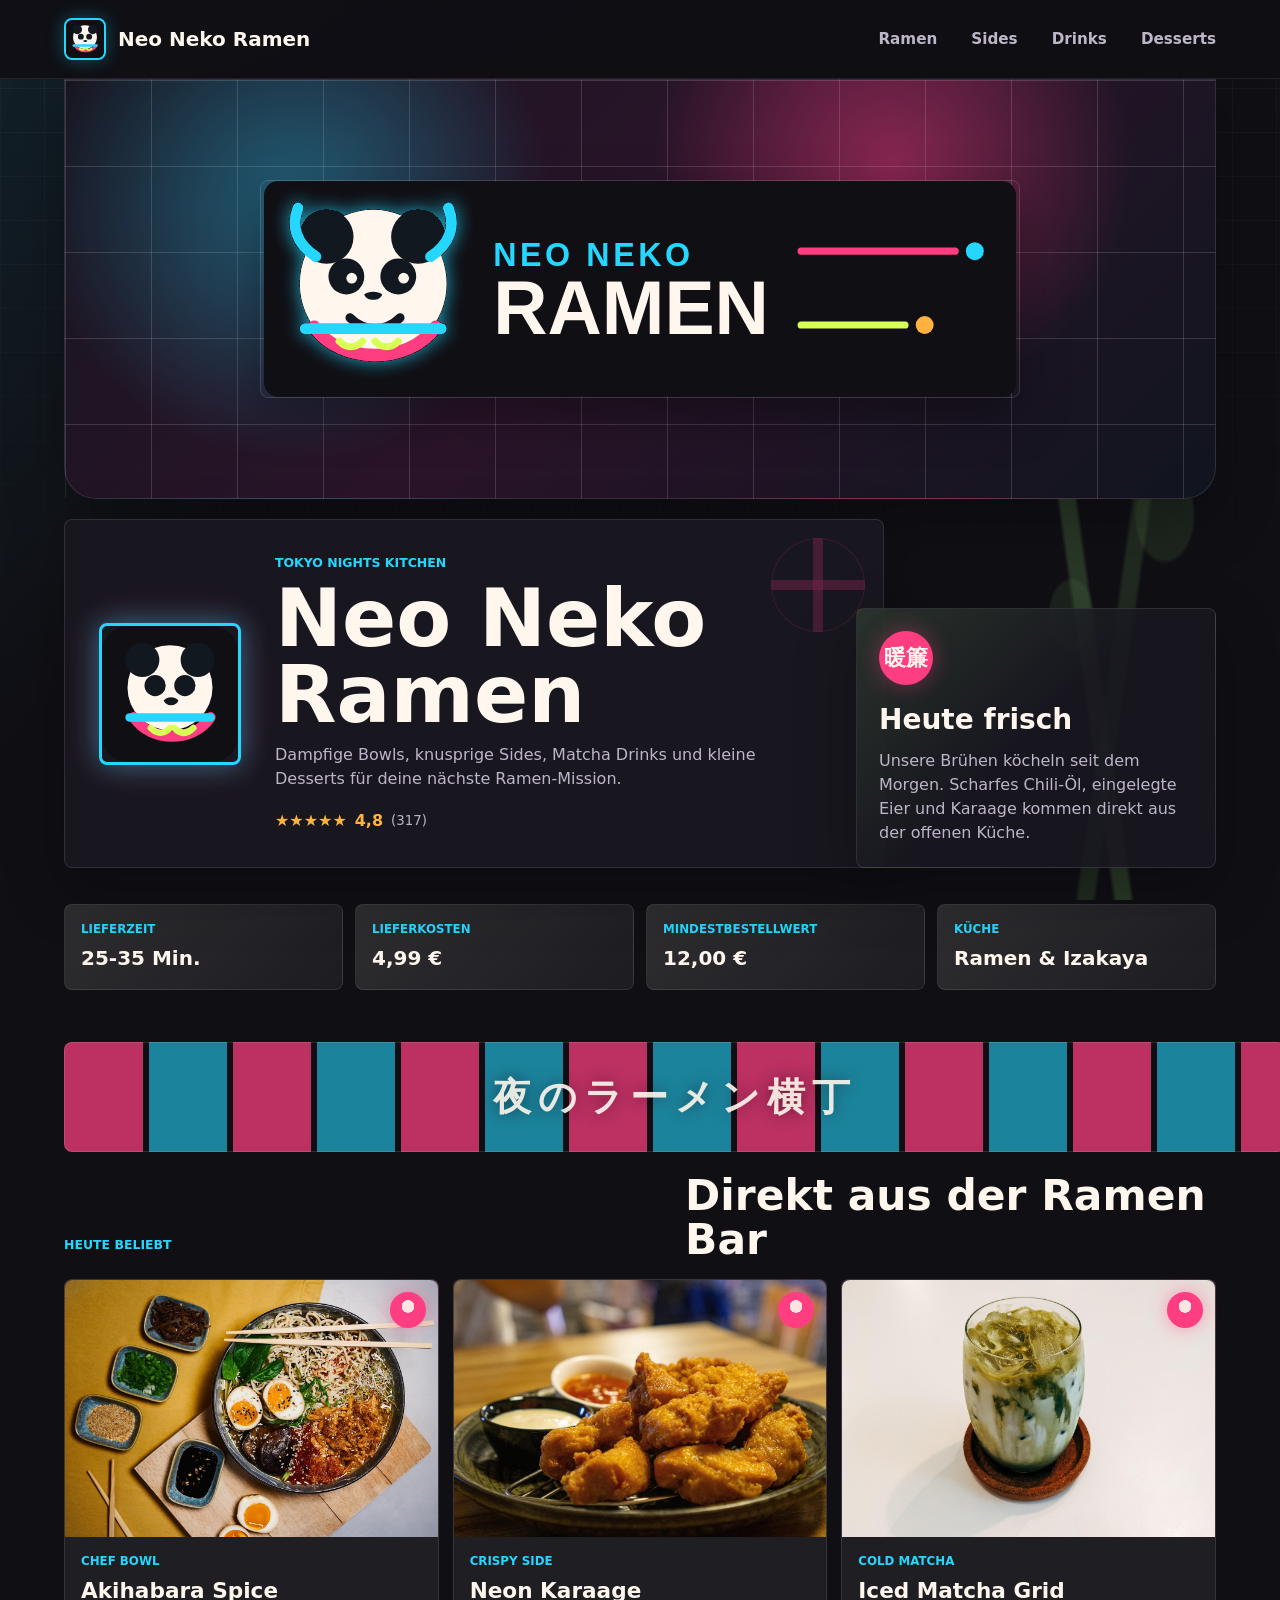
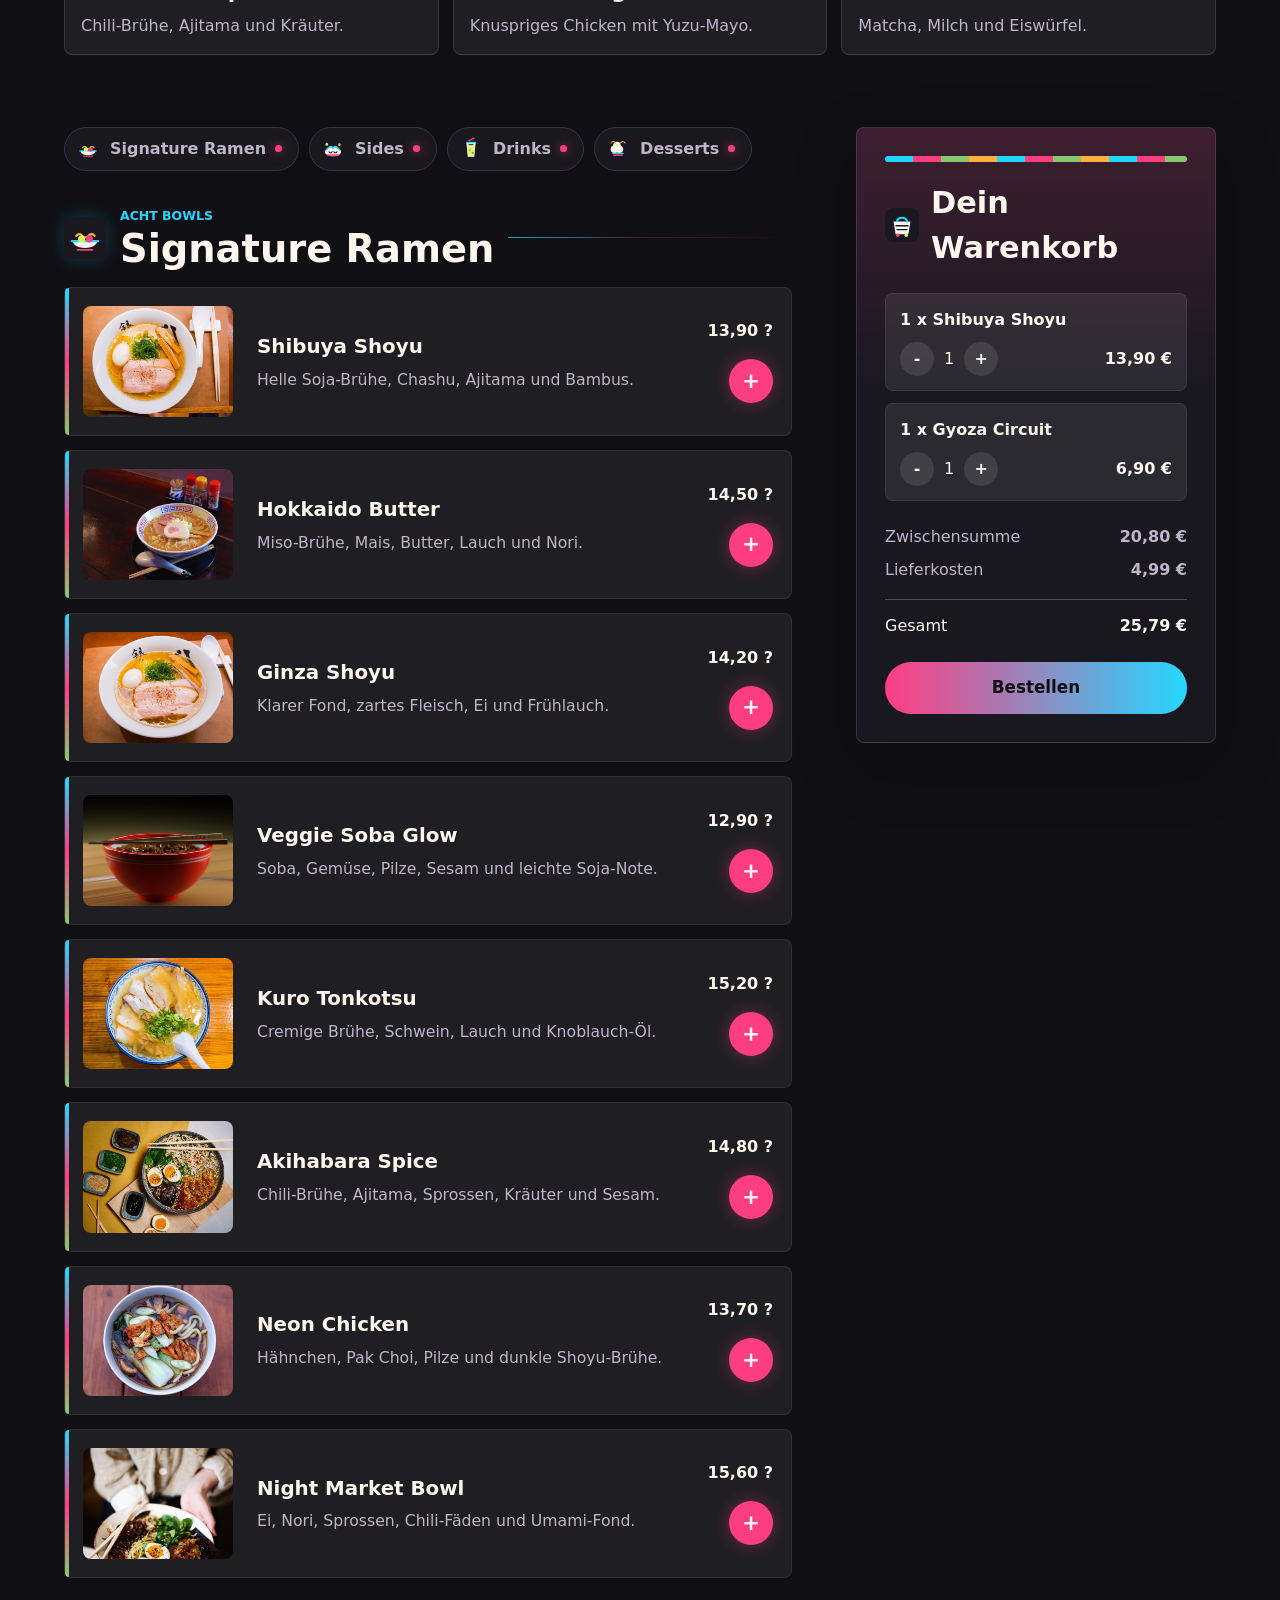
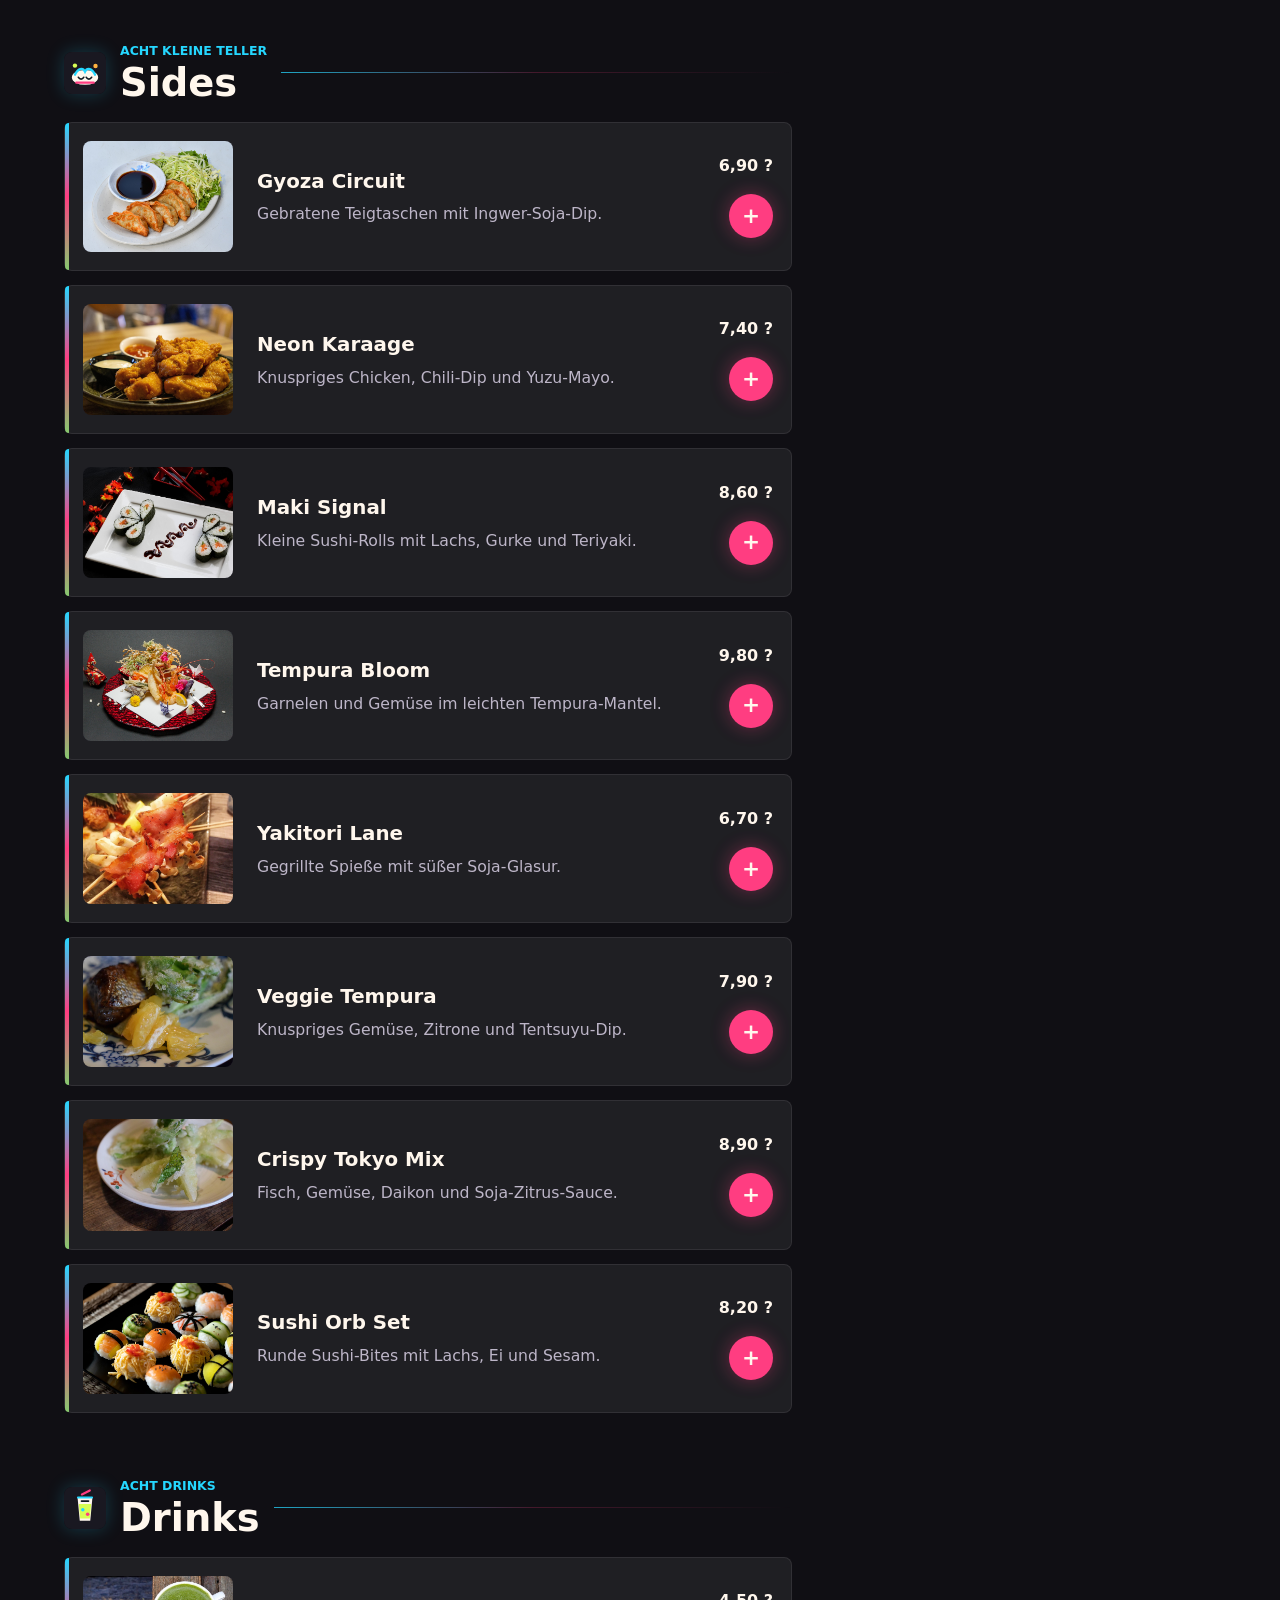
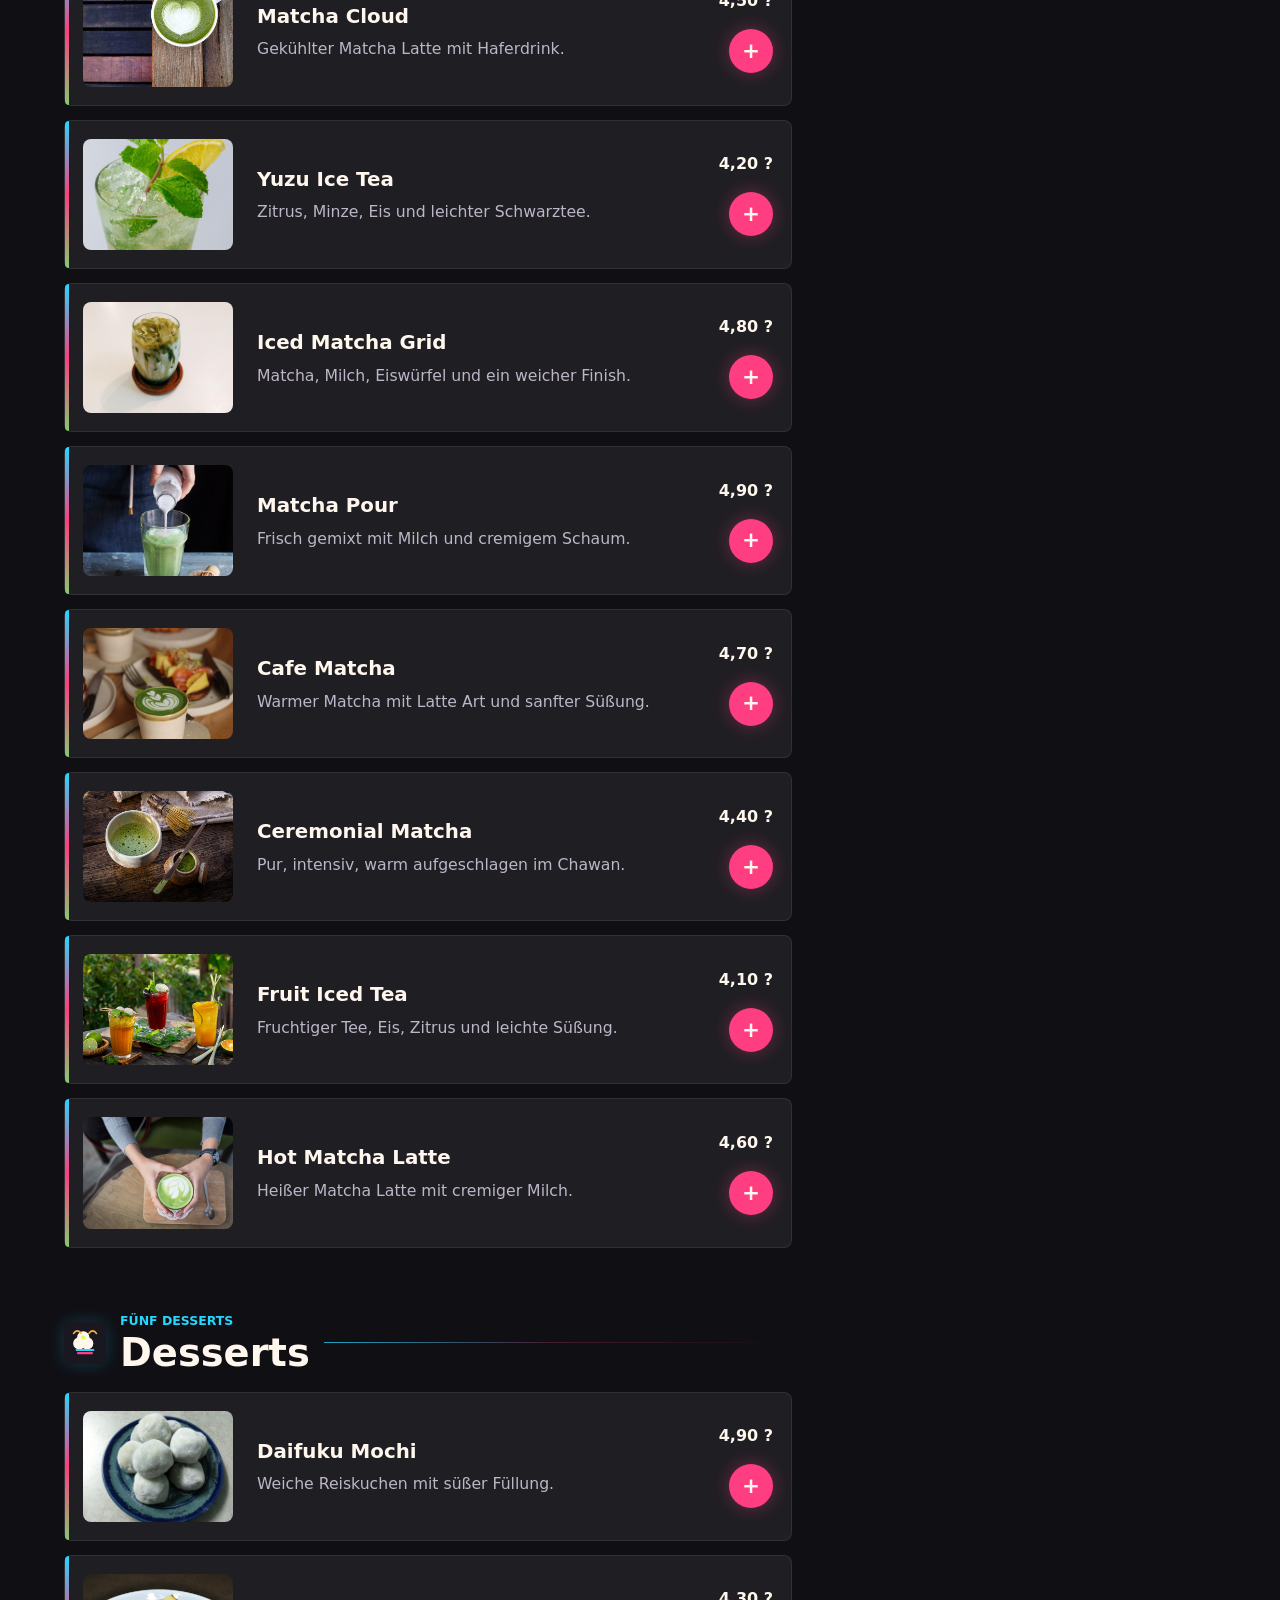
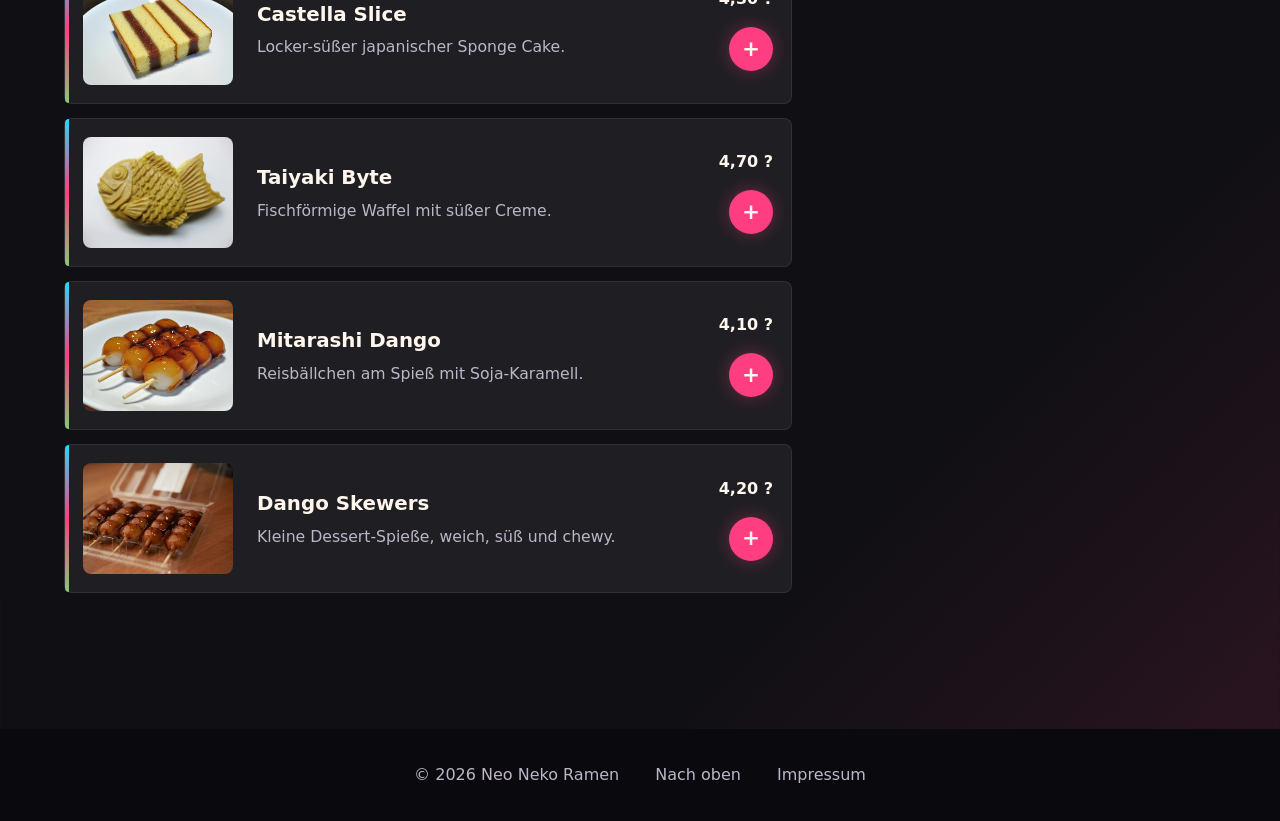
==== commit 303f8629: "feat: render menu from dish data" ====
--- a/index.html
+++ b/index.html
@@ -5,7 +5,7 @@
     <meta name="viewport" content="width=device-width, initial-scale=1.0">
     <meta
       name="description"
-      content="Bestellseite für ein Neo Tokyo Ramen Restaurant."
+      content="Bestellseite f?r ein Neo Tokyo Ramen Restaurant."
     >
     <title>Neo Neko Ramen</title>
     <link rel="icon" href="./assets/icons/favicon.svg" type="image/svg+xml">
@@ -13,6 +13,10 @@
   </head>
   <body>
     <div data-component="./components/app-shell.html"></div>
+    <script src="./js/data/menu-data.js" defer></script>
+    <script src="./js/components/molecules/templates.js" defer></script>
+    <script src="./js/components/molecules/component-loader.js" defer></script>
+    <script src="./js/components/molecules/menu-renderer.js" defer></script>
     <script src="./script.js" defer></script>
   </body>
-</html>
+</html>
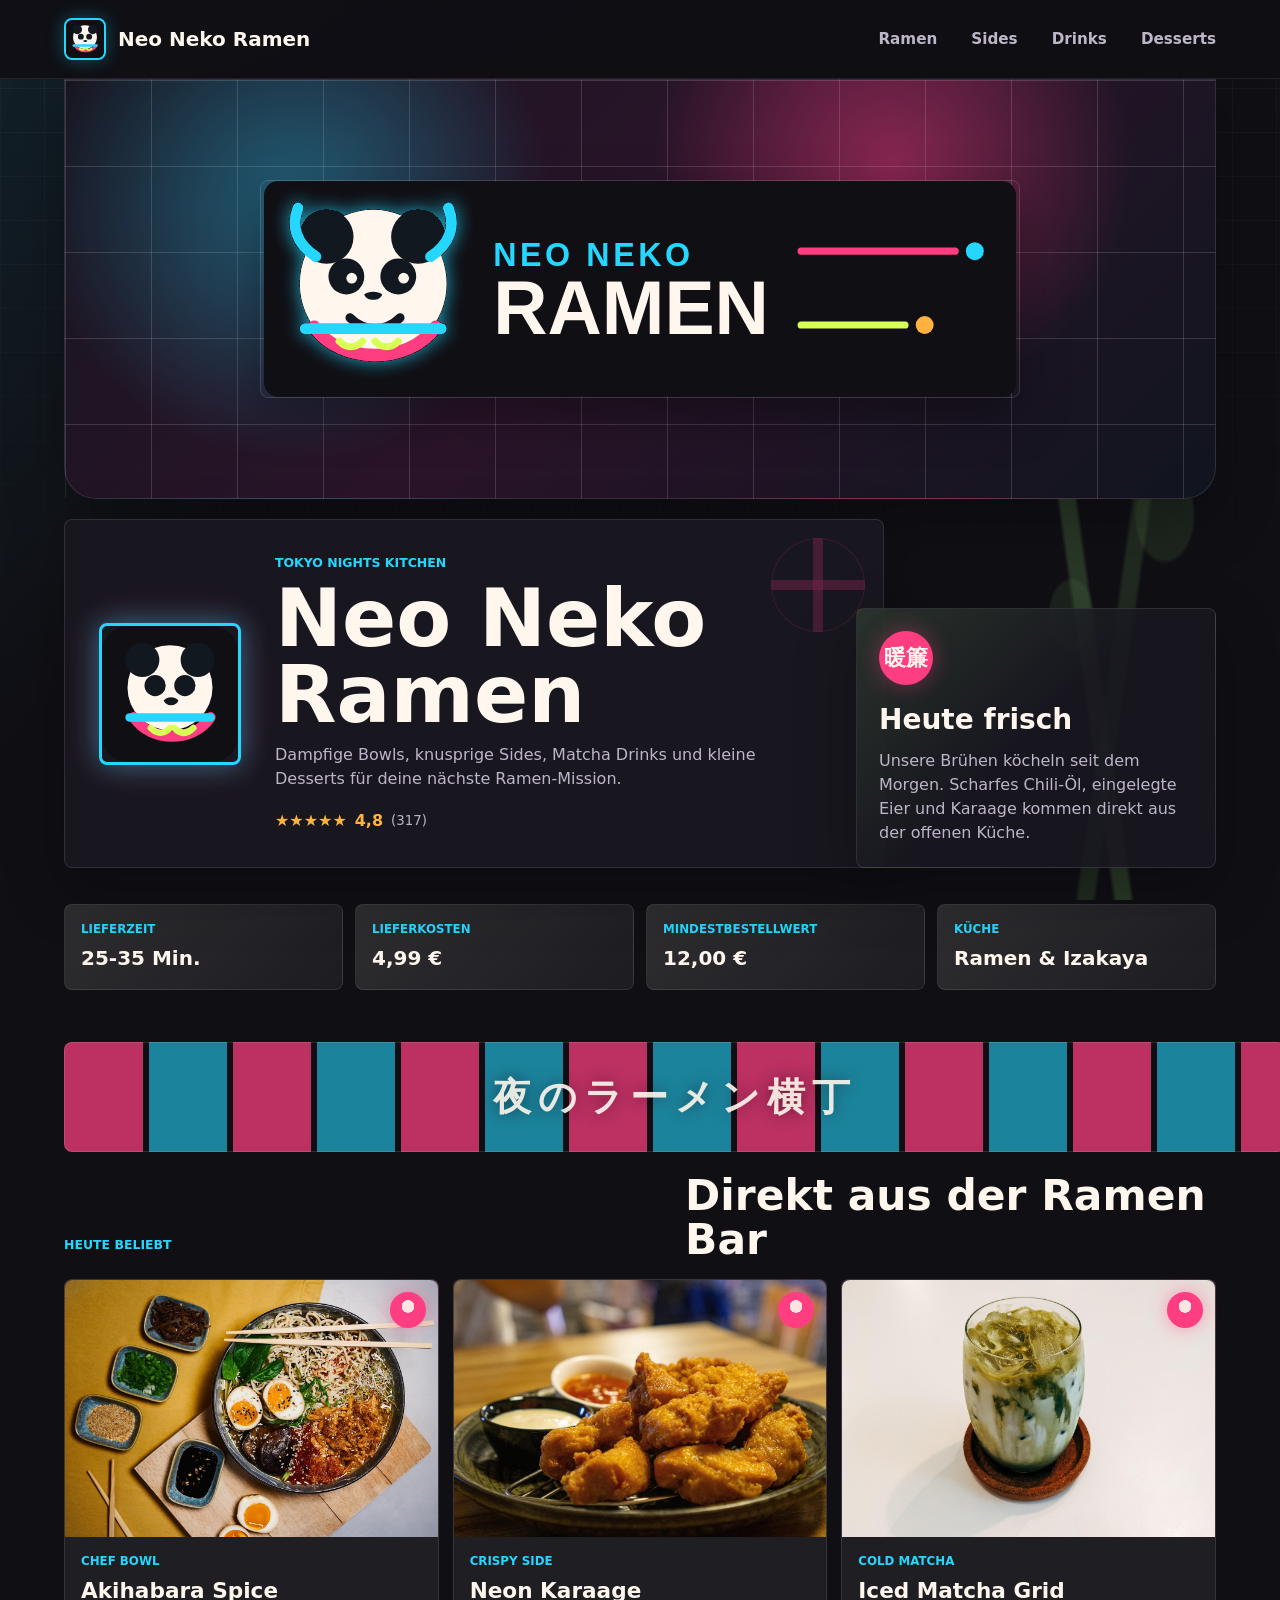
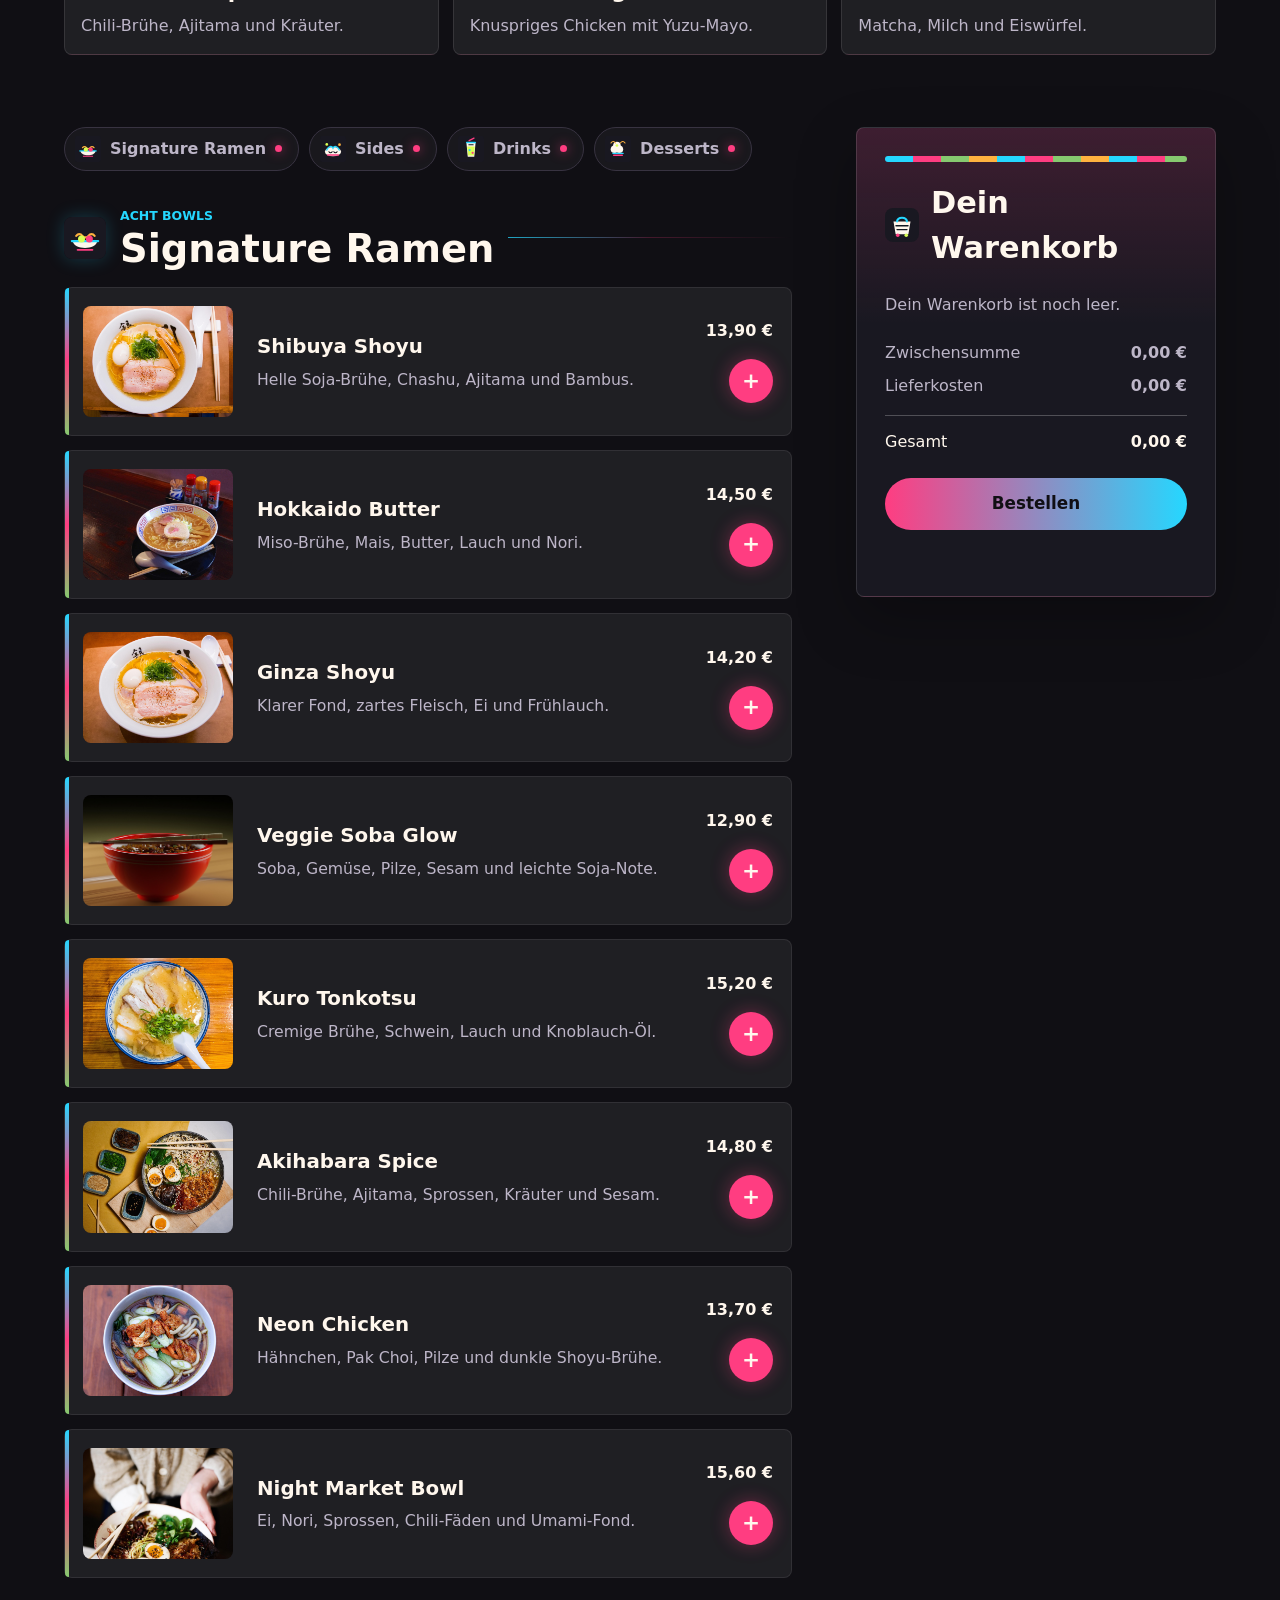
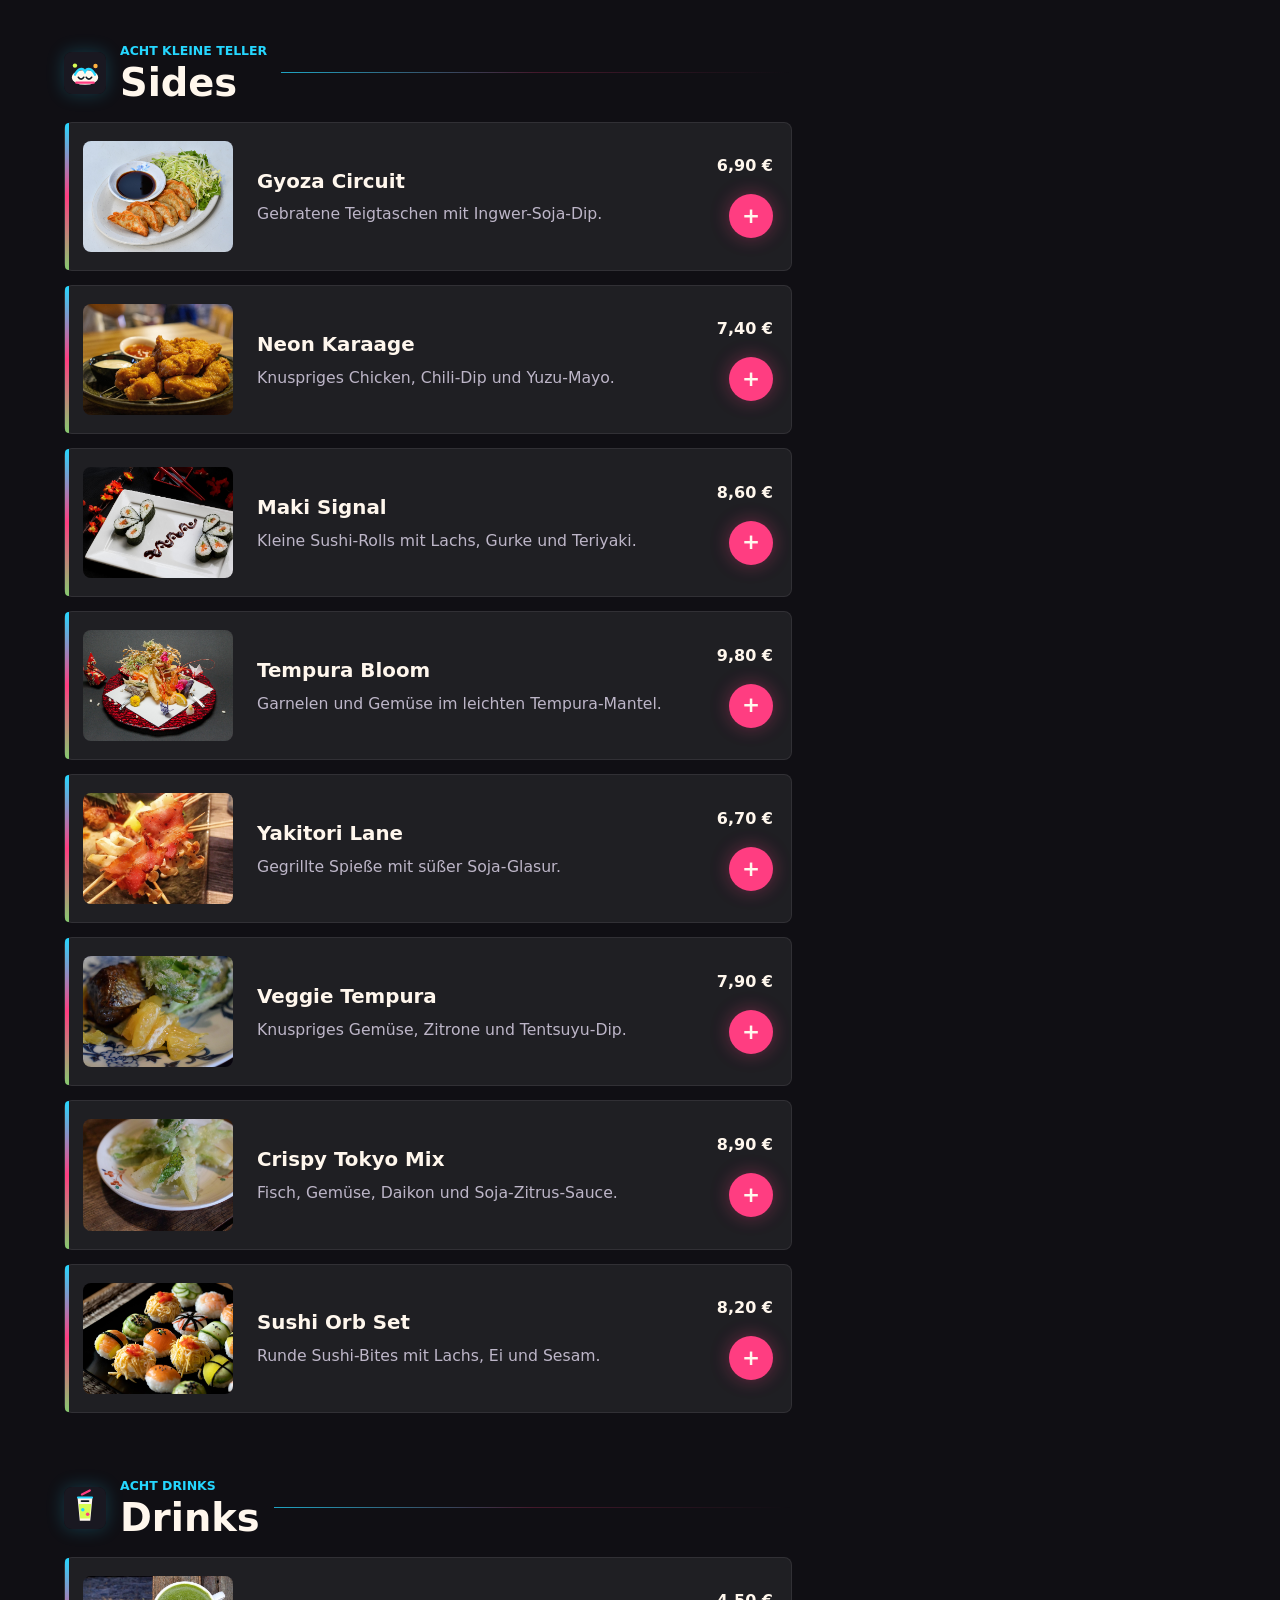
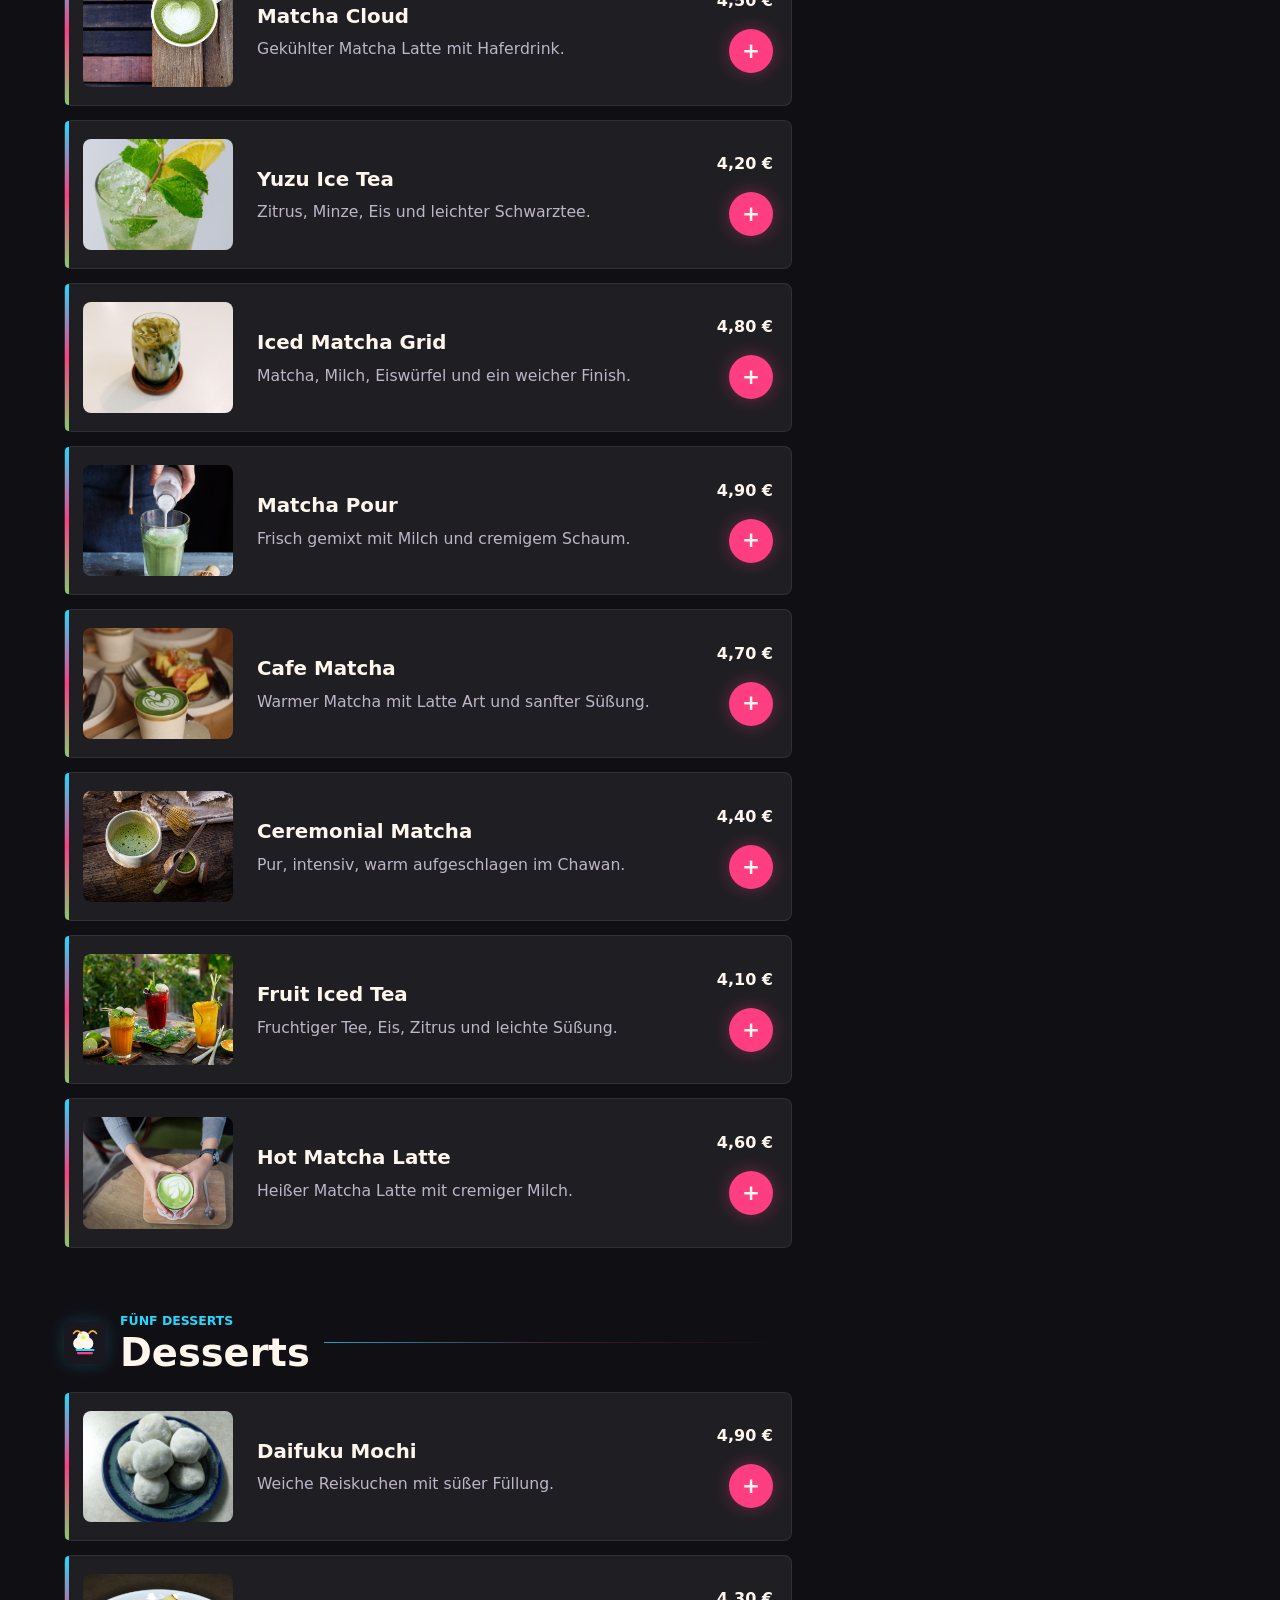
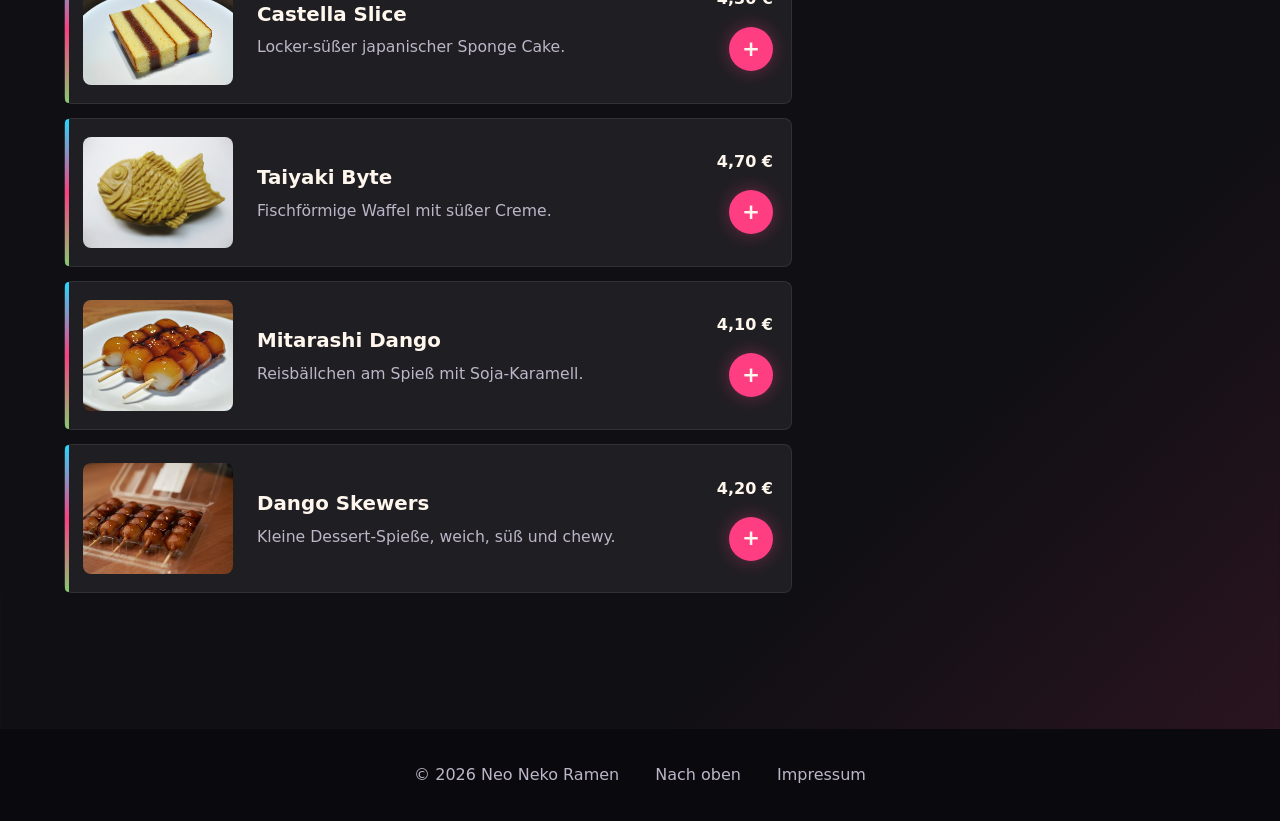
==== commit 5aa4c1c3: "feat: add interactive basket feedback" ====
--- a/index.html
+++ b/index.html
@@ -5,7 +5,7 @@
     <meta name="viewport" content="width=device-width, initial-scale=1.0">
     <meta
       name="description"
-      content="Bestellseite f?r ein Neo Tokyo Ramen Restaurant."
+      content="Bestellseite für ein Neo Tokyo Ramen Restaurant."
     >
     <title>Neo Neko Ramen</title>
     <link rel="icon" href="./assets/icons/favicon.svg" type="image/svg+xml">
@@ -17,6 +17,9 @@
     <script src="./js/components/molecules/templates.js" defer></script>
     <script src="./js/components/molecules/component-loader.js" defer></script>
     <script src="./js/components/molecules/menu-renderer.js" defer></script>
+    <script src="./js/components/molecules/add-feedback.js" defer></script>
+    <script src="./js/components/molecules/basket-renderer.js" defer></script>
+    <script src="./js/components/molecules/basket-controller.js" defer></script>
     <script src="./script.js" defer></script>
   </body>
-</html>
+</html>
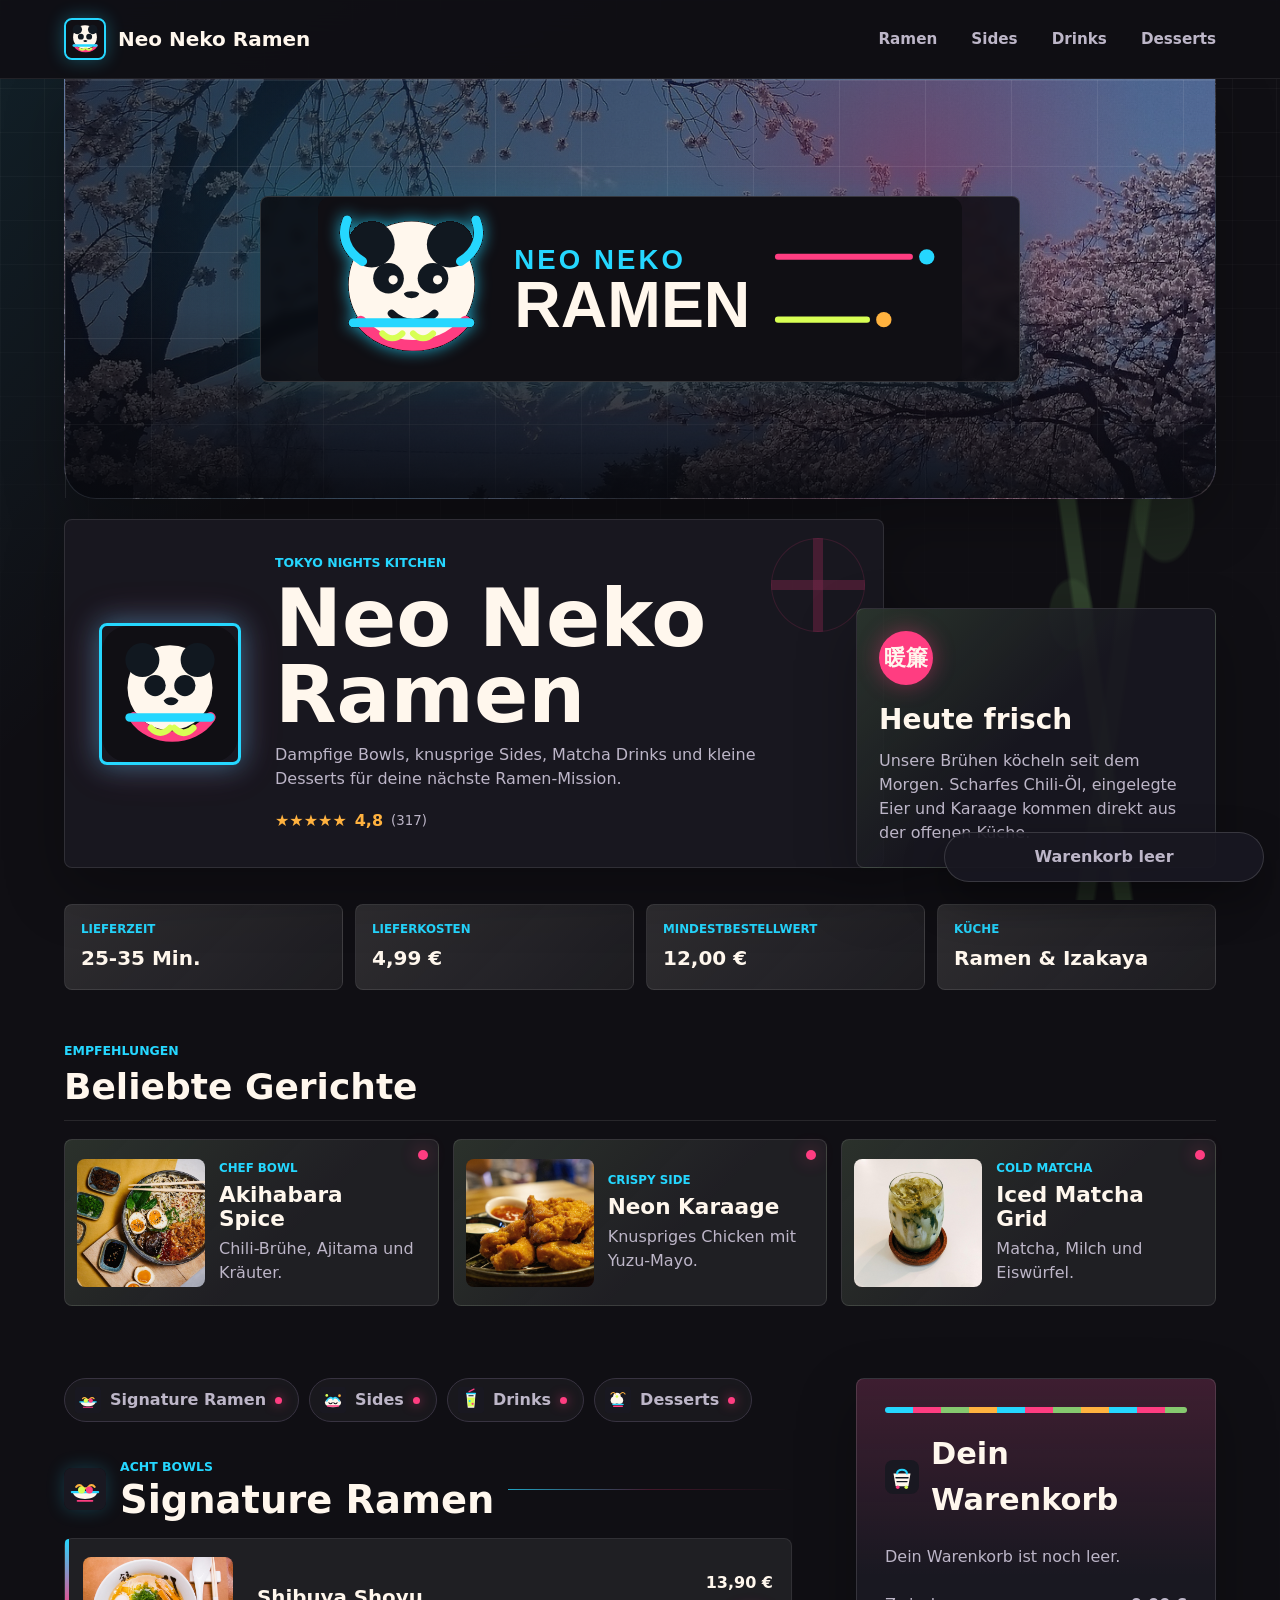
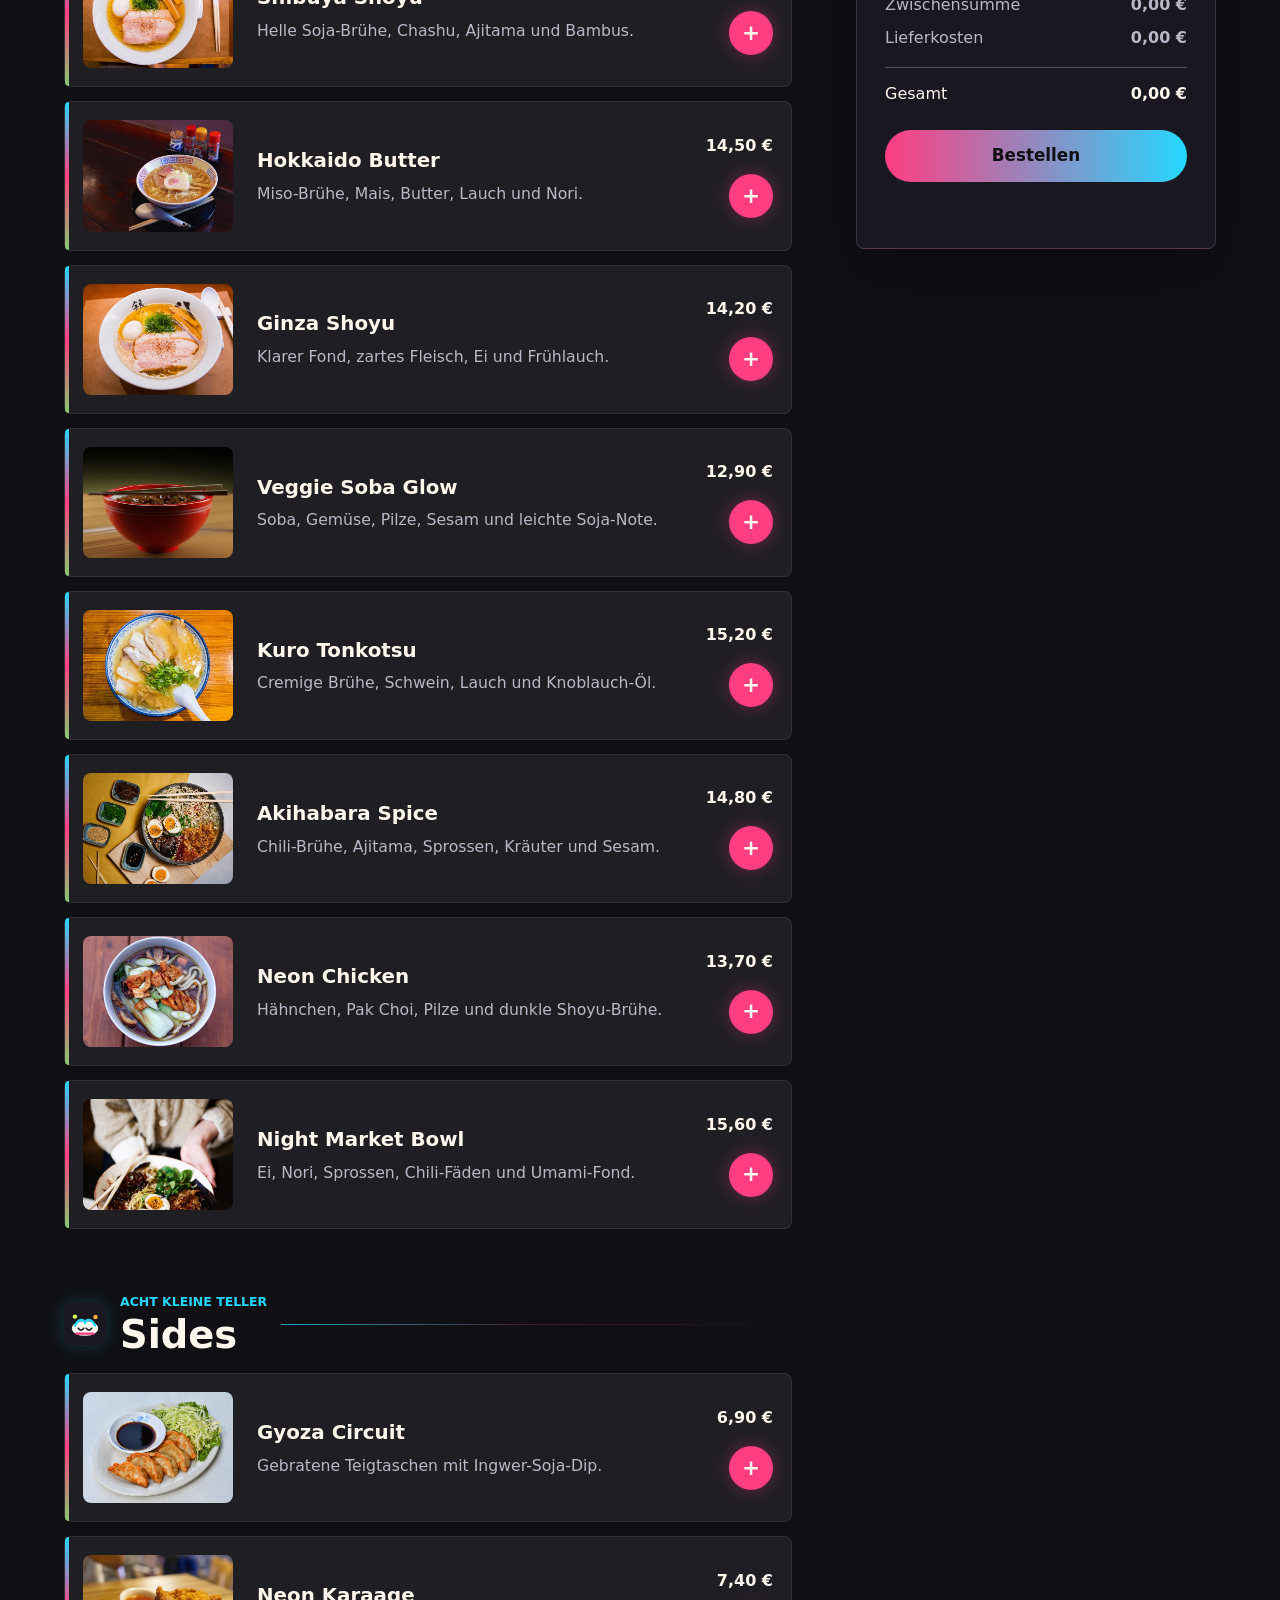
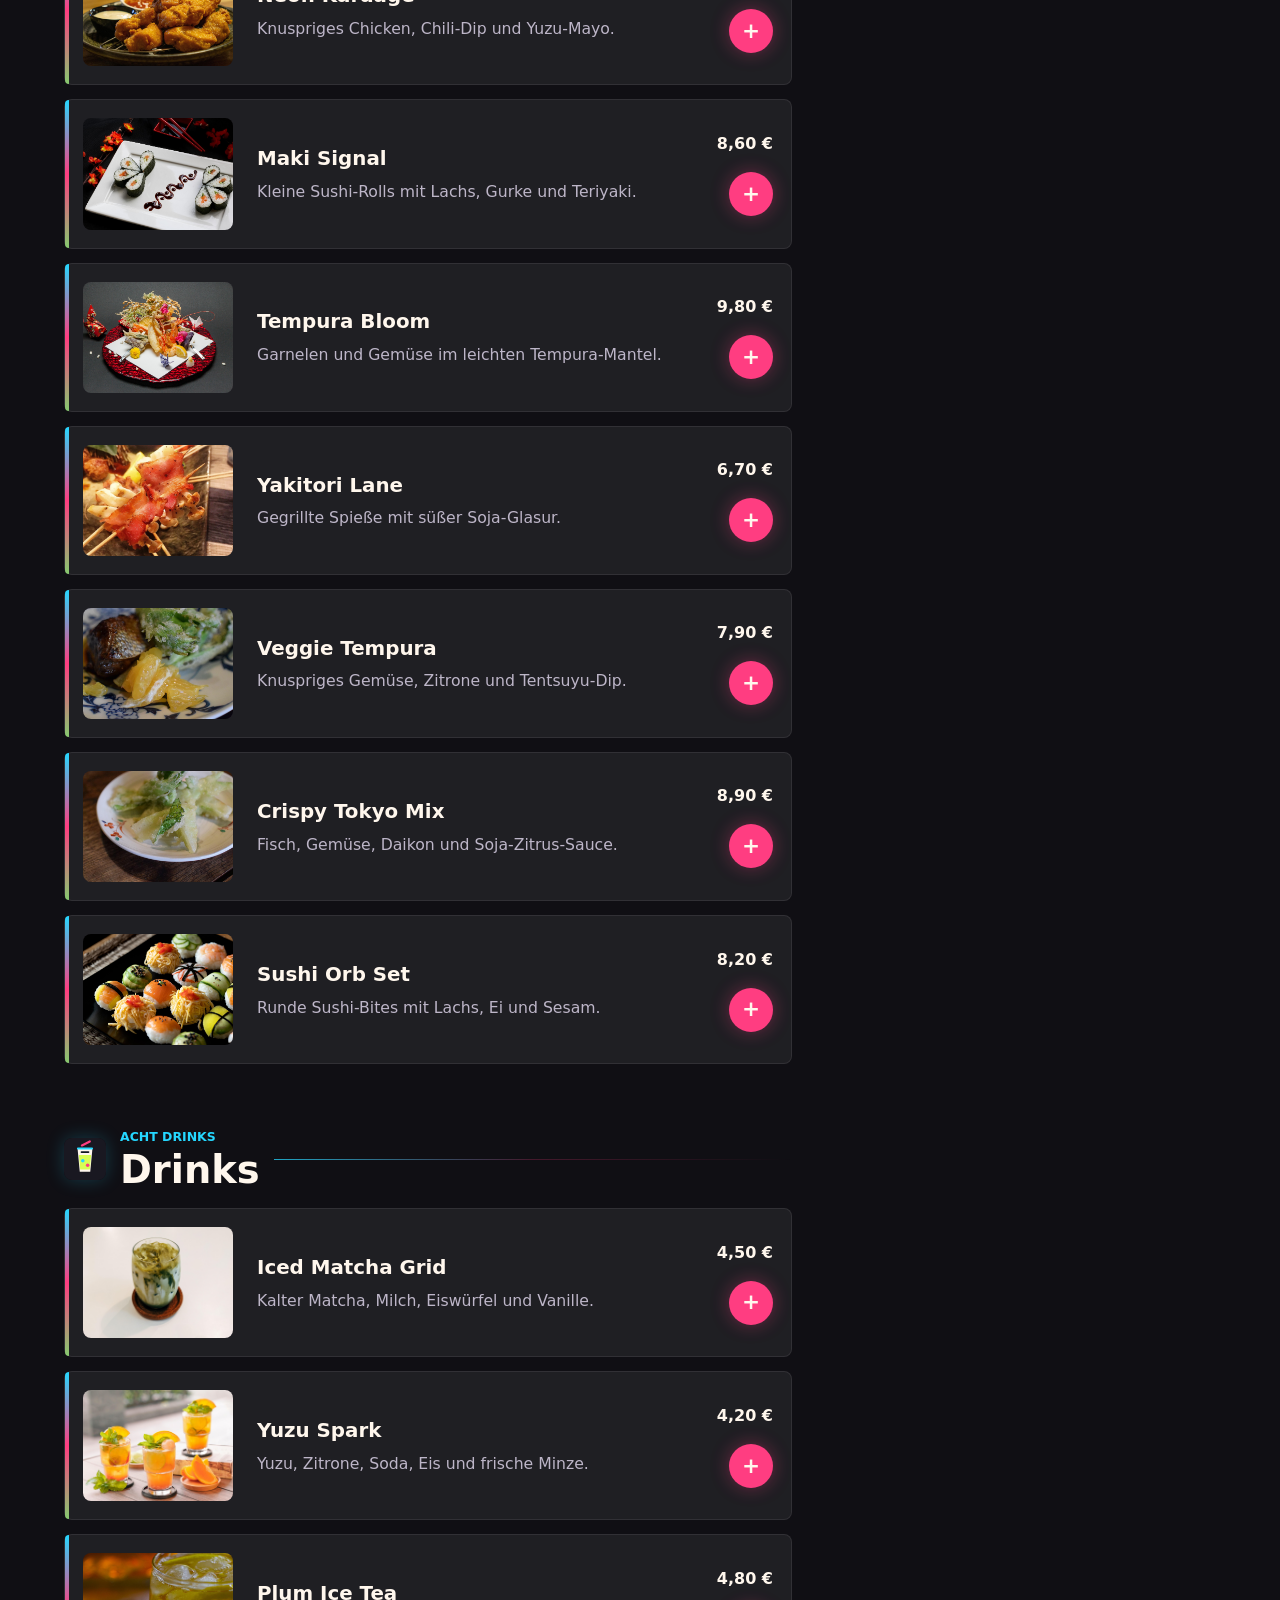
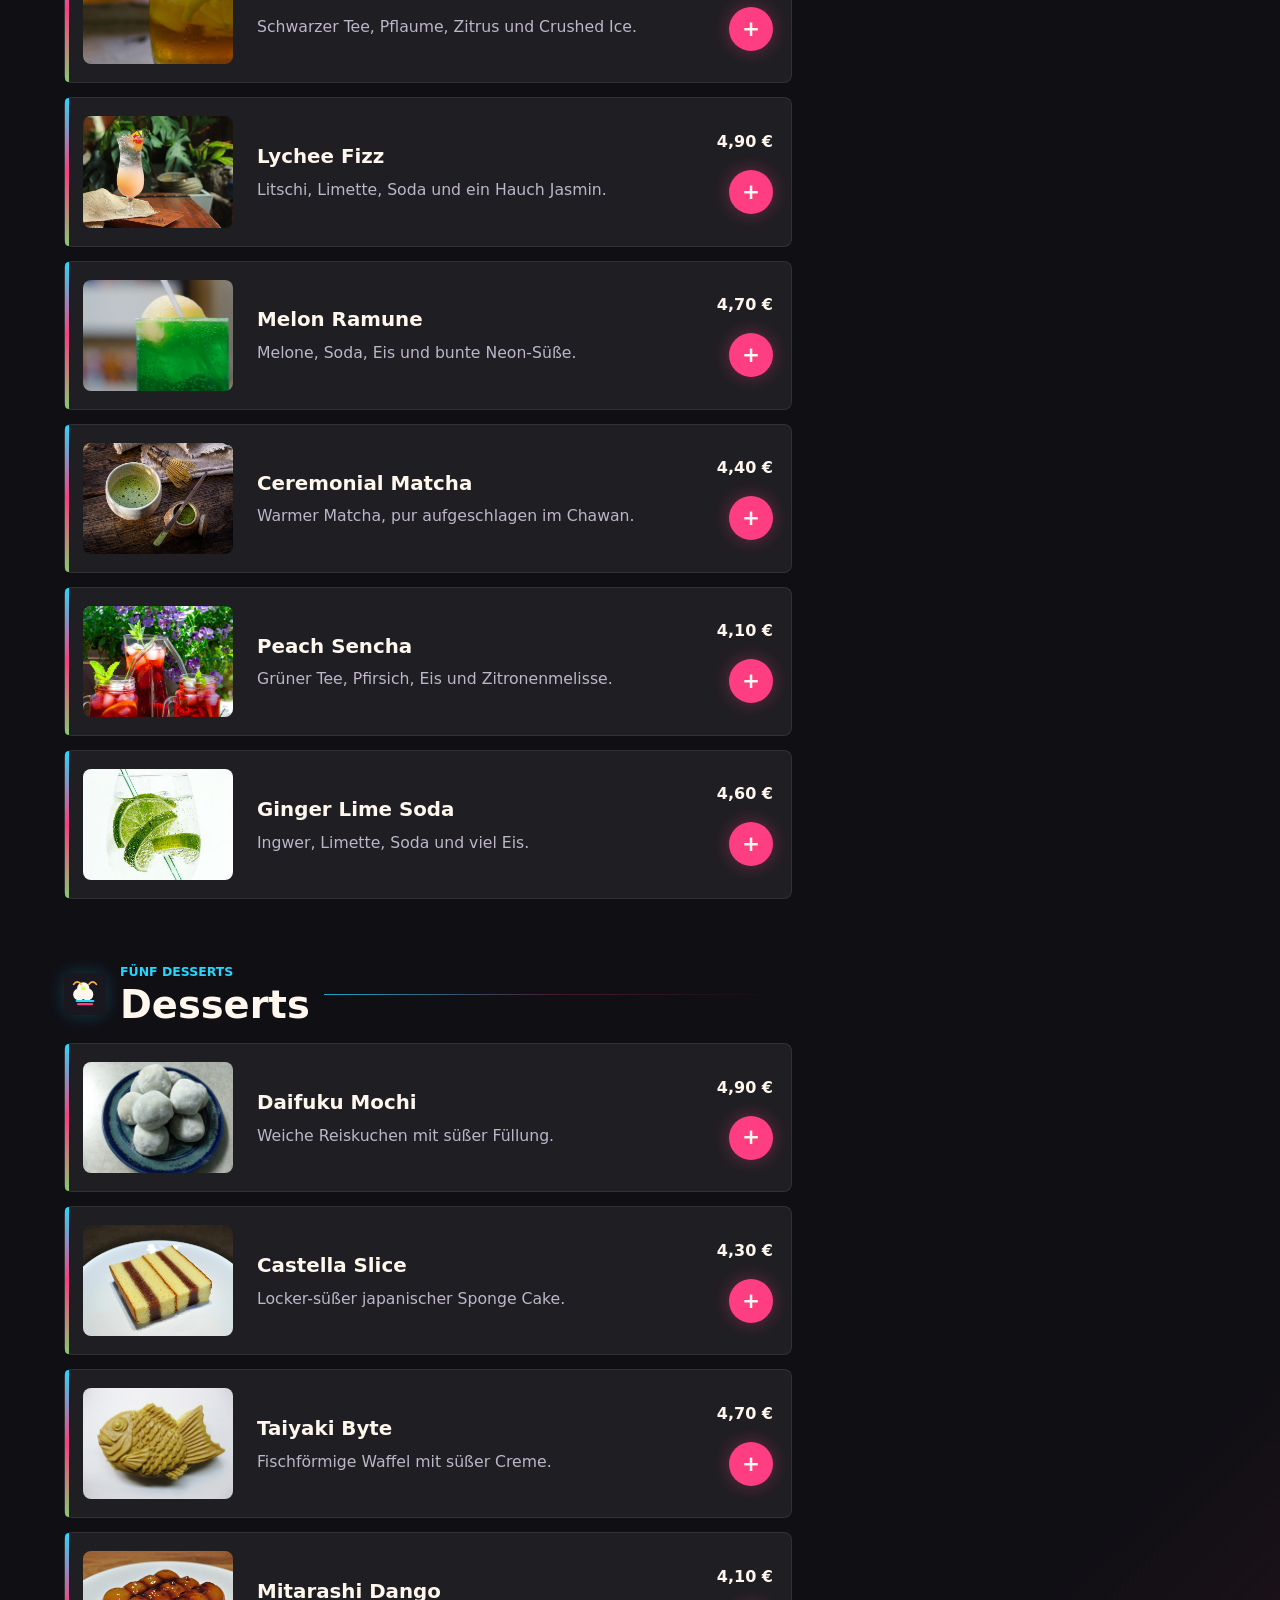
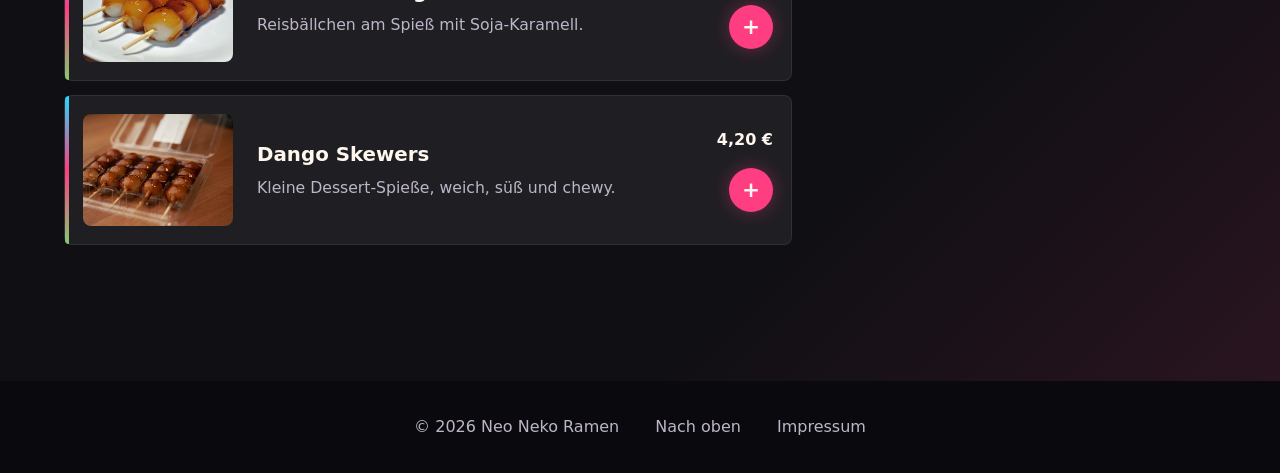
==== commit a325dea8: "feat: improve mobile navigation and cart access" ====
--- a/index.html
+++ b/index.html
@@ -16,6 +16,7 @@
     <script src="./js/data/menu-data.js" defer></script>
     <script src="./js/components/molecules/templates.js" defer></script>
     <script src="./js/components/molecules/component-loader.js" defer></script>
+    <script src="./js/components/molecules/mobile-menu.js" defer></script>
     <script src="./js/components/molecules/menu-renderer.js" defer></script>
     <script src="./js/components/molecules/add-feedback.js" defer></script>
     <script src="./js/components/molecules/basket-renderer.js" defer></script>
